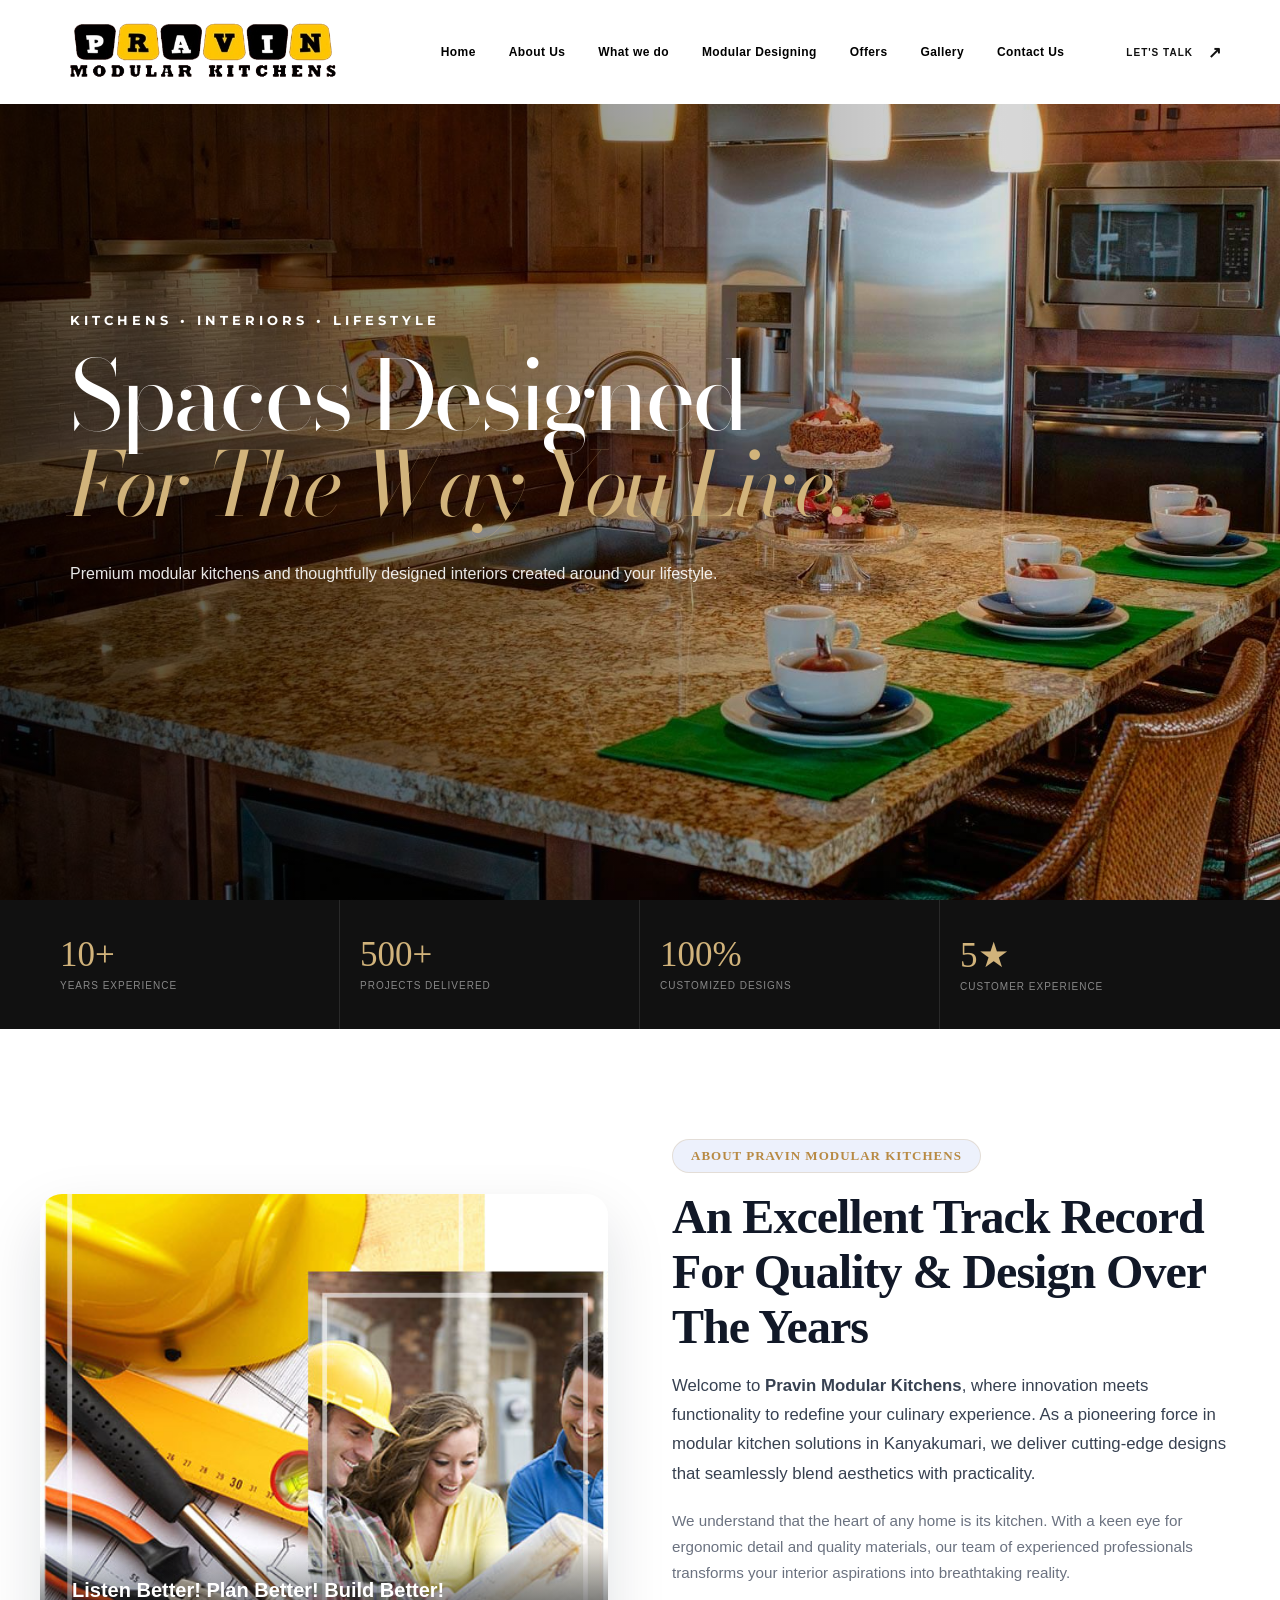
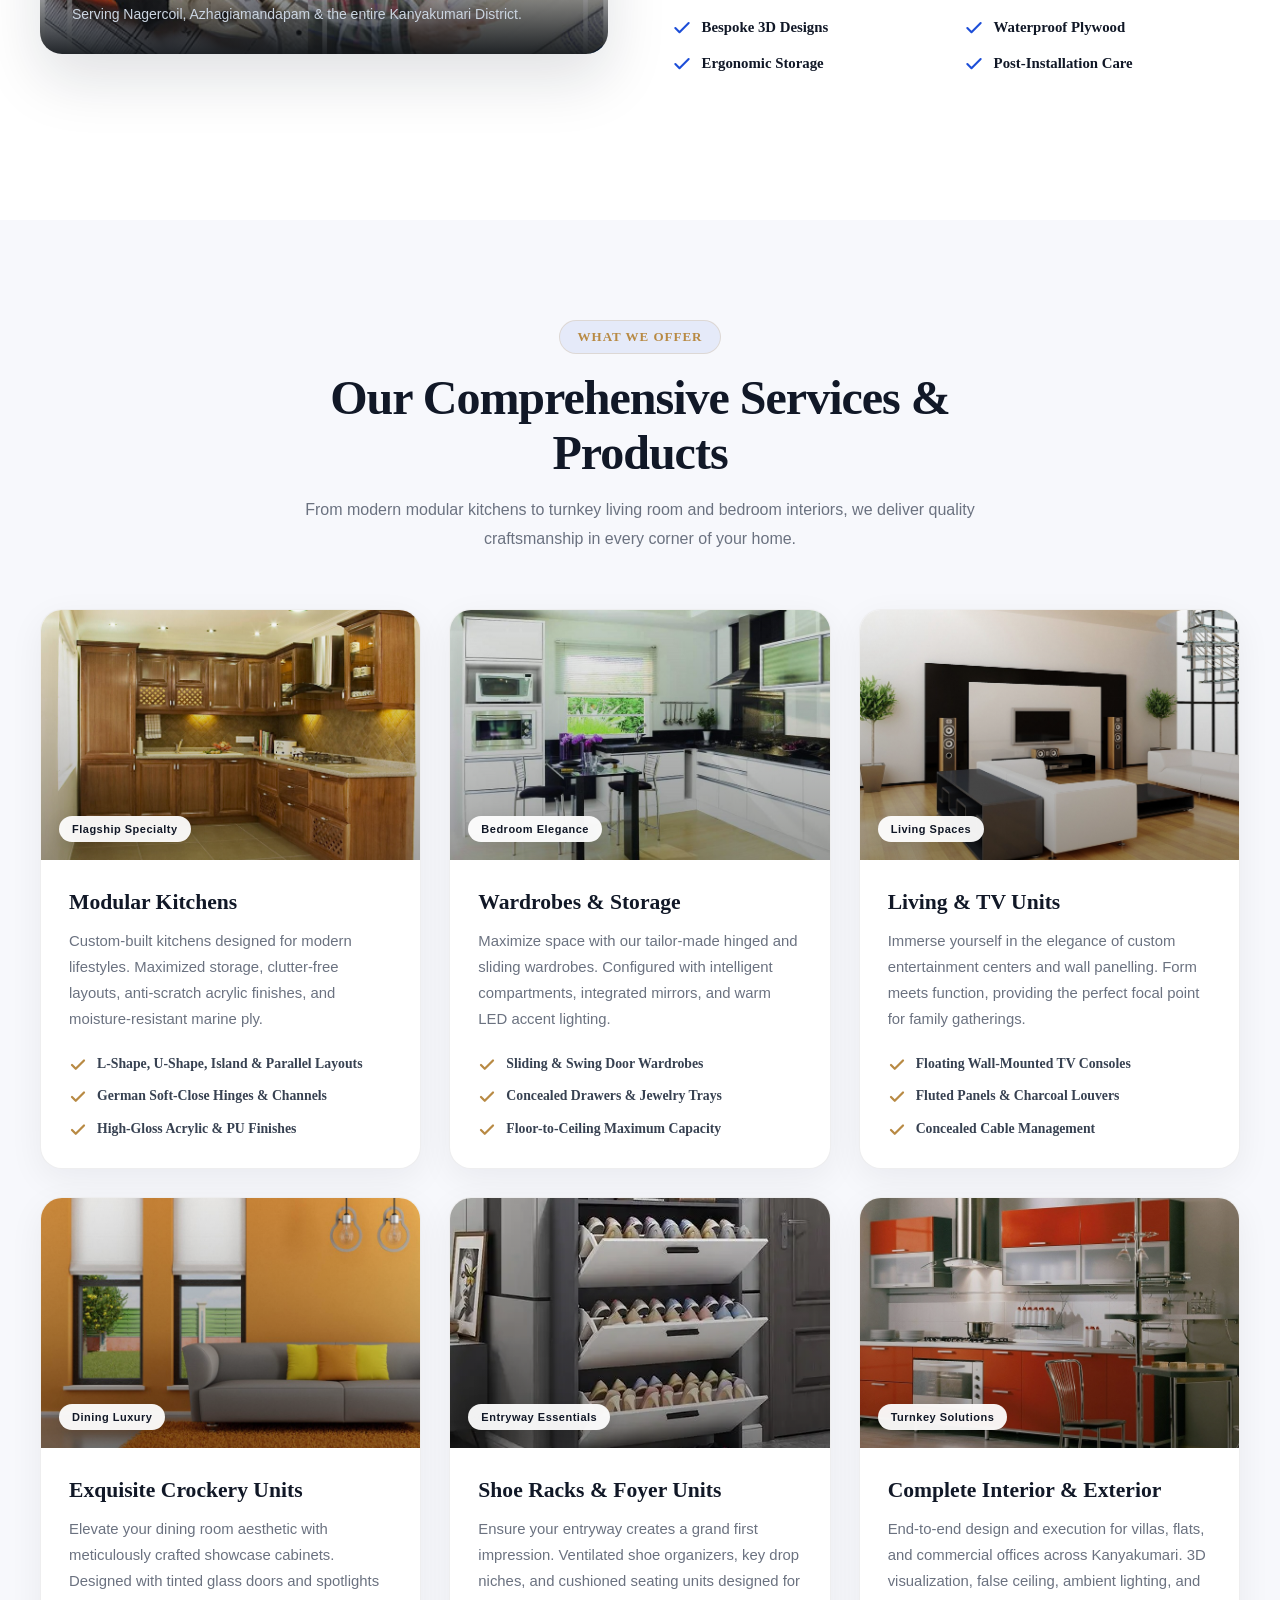
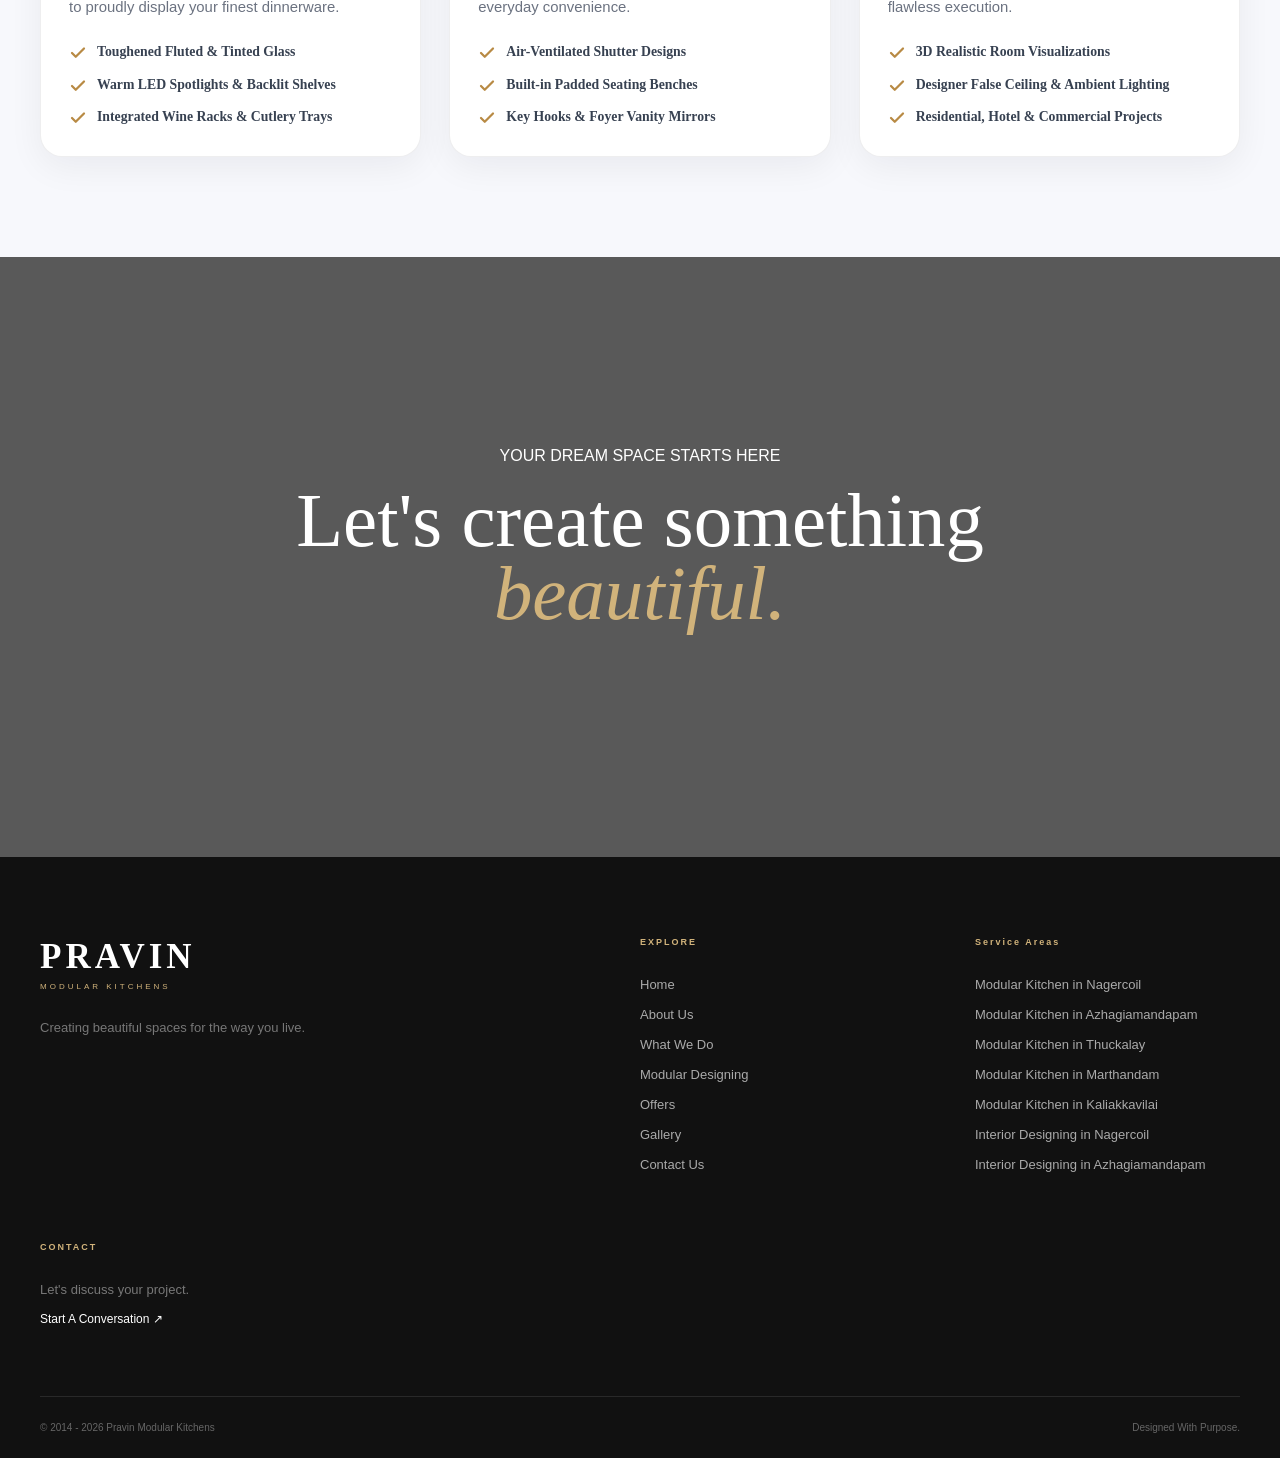
==== index.html @ c9b1639b "first commit" ====
<!DOCTYPE html>
<html lang="en">
<head>
    <meta charset="UTF-8">
    <meta name="viewport" content="width=device-width, initial-scale=1.0">
    <title>Document</title>

    <link rel="preconnect" href="https://fonts.googleapis.com">
<link rel="preconnect" href="https://fonts.gstatic.com" crossorigin>

<link href="https://fonts.googleapis.com/css2?family=Bodoni+Moda:opsz,wght@6..96,400;6..96,500&family=Montserrat:wght@400;500;600;700&display=swap" rel="stylesheet">
    <link rel="stylesheet" href="index.css">
</head>
<body>
    <header class="header" id="header">
        <div class="container navbar">
            <a href="index.html" class="brand">
                <div class="brand-logo">
                    <img src="images/logo.png" alt="Pravin kitchen" >
                </div>
            </a>

            <nav class="nav" id="desktopNav">
                <a href="index.html" class="nav-link">Home</a>
                <a href="about.html" class="nav-link">About Us</a>
                <a href="what-we-do.html" class="nav-link">What we do</a>
                <a href="modular-designing.html" class="nav-link">Modular Designing</a>
                <a href="offers.html" class="nav-link">Offers</a>
                <a href="gallery.html" class="nav-link">Gallery</a>
                <a href="contact.html" class="nav-link">Contact Us</a>
            </nav>

                    <div class="nav-action">

            <a href="contact.html"
               class="consult-btn">

                <span>
                    Let's Talk
                </span>

                <i>
                    ↗
                </i>

            </a>

        </div>
                <button class="menu-btn"
                id="menuBtn"
                aria-label="Open navigation">

            <span></span>
            <span></span>
            <span></span>

        </button>
        </div>
    </header>




    <aside class="mobile-sidebar" id="mobileSidebar">

    <div class="sidebar-header">

        <a href="index.html" class="sidebar-logo">
            <img src="images/logo.png" alt="Pravin Modular Kitchens">
        </a>

        <button class="sidebar-close" id="sidebarClose">
            &times;
        </button>

    </div>

    <nav class="sidebar-nav">

        <a href="index.html" class="sidebar-link">
            <span>01</span>
            Home
        </a>

        <a href="about.html" class="sidebar-link">
            <span>02</span>
            About Us
        </a>

         <a href="what-we-do.html" class="sidebar-link">
            <span>03</span>
            What We Do
        </a>

        <a href="modular-designing.html" class="sidebar-link">
            <span>04</span>
            Modular Designing
        </a>

        <a href="offers.html" class="sidebar-link">
            <span>05</span>
            Offers
        </a>

        <a href="gallery.html" class="sidebar-link">
            <span>06</span>
            Gallery
        </a>


        <a href="contact.html" class="sidebar-link">
            <span>07</span>
            Contact Us
        </a>

    </nav>

    <div class="sidebar-footer">

        <p>Pravin Modular Kitchens</p>

        <p>
            Trivandrum Main Road,
            Azhagiamandapam
        </p>

        <a href="tel:+919787769970">
            +91 9787769970
        </a>

    </div>

</aside>

<div class="sidebar-overlay" id="sidebarOverlay"></div>

<section class="hero">

    <!-- IMAGE SLIDER -->
    <div class="hero-slider">

        <div class="hero-slides">

            <img src="images/slide 01.jpg" alt="Interior Design 1">
            <img src="images/slide 02.jpg" alt="Interior Design 2">
            <img src="images/slide 03.png" alt="Interior Design 3">
            <img src="images/slide 04.jpg" alt="Interior Design 4">
            <img src="images/slide 05.jpg" alt="Interior Design 5">

        </div>

    </div>


    <!-- DARK OVERLAY -->
    <div class="hero-overlay"></div>


    <!-- FIXED TEXT -->
    <div class="container hero-content">

        <div class="hero-left">

            <p class="eyebrow">
                KITCHENS • INTERIORS • LIFESTYLE
            </p>

            <h1>
                Spaces Designed
                <em>For The Way You Live.</em>
            </h1>

            <p class="hero-description">
                Premium modular kitchens and thoughtfully designed
                interiors created around your lifestyle.
            </p>

        </div>

    </div>

</section>

    <section class="trust-bar">

    <div class="container trust-grid">


        <div class="trust-item">

            <strong>
                10+
            </strong>

            <span>
                Years Experience
            </span>

        </div>


        <div class="trust-item">

            <strong>
                500+
            </strong>

            <span>
                Projects Delivered
            </span>

        </div>


        <div class="trust-item">

            <strong>
                100%
            </strong>

            <span>
                Customized Designs
            </span>

        </div>


        <div class="trust-item">

            <strong>
                5★
            </strong>

            <span>
                Customer Experience
            </span>

        </div>

    </div>

</section>

<section class="section">
    <div class="container" style="display: grid; grid-template-columns: 1fr 1fr; gap: 4rem; align-items: center;">
      <div class="reveal">
        <div class="image-stack" style="position: relative; border-radius: var(--radius-xl); overflow: hidden; box-shadow: var(--shadow-xl);">
          <img src="images/about-hero.jpg" alt="Pravin Kitchens Team and Craftsmanship" style="width: 100%; height: 460px; object-fit: cover;">
          <div style="position: absolute; bottom: 0; left: 0; right: 0; padding: 2rem; background: linear-gradient(0deg, rgba(16,20,24,0.92) 0%, transparent 100%); color: #fff;">
            <p style="font-weight: 700; font-size: 1.25rem; margin-bottom: 0.25rem;">Listen Better! Plan Better! Build Better!</p>
            <p style="font-size: 0.875rem; color: #CBD5E1;">Serving Nagercoil, Azhagiamandapam & the entire Kanyakumari District.</p>
          </div>
        </div>
      </div>

      <div class="reveal reveal-delay-2">
        <div class="badge-tag">About Pravin Modular Kitchens</div>
        <h2 class="section-title">An Excellent Track Record For Quality & Design Over The Years</h2>
        <p style="font-size: 1.05rem; line-height: 1.75; color: var(--text-body); margin-bottom: 1.25rem;">
          Welcome to <strong>Pravin Modular Kitchens</strong>, where innovation meets functionality to redefine your culinary experience. As a pioneering force in modular kitchen solutions in Kanyakumari, we deliver cutting-edge designs that seamlessly blend aesthetics with practicality.
        </p>
        <p style="font-size: 0.95rem; line-height: 1.7; color: var(--text-muted); margin-bottom: 2rem;">
          We understand that the heart of any home is its kitchen. With a keen eye for ergonomic detail and quality materials, our team of experienced professionals transforms your interior aspirations into breathtaking reality.
        </p>

<div class="features-list">

    <div class="feature-item">
        <svg class="feature-icon" width="20" height="20" viewBox="0 0 24 24"
             fill="none" xmlns="http://www.w3.org/2000/svg">
            <polyline points="20 6 9 17 4 12"
                      stroke="#1d4ed8"
                      stroke-width="2.5"
                      stroke-linecap="round"
                      stroke-linejoin="round">
            </polyline>
        </svg>
        <span>Bespoke 3D Designs</span>
    </div>

    <div class="feature-item">
        <svg class="feature-icon" width="20" height="20" viewBox="0 0 24 24"
             fill="none" xmlns="http://www.w3.org/2000/svg">
            <polyline points="20 6 9 17 4 12"
                      stroke="#1d4ed8"
                      stroke-width="2.5"
                      stroke-linecap="round"
                      stroke-linejoin="round">
            </polyline>
        </svg>
        <span>Waterproof Plywood</span>
    </div>

    <div class="feature-item">
        <svg class="feature-icon" width="20" height="20" viewBox="0 0 24 24"
             fill="none" xmlns="http://www.w3.org/2000/svg">
            <polyline points="20 6 9 17 4 12"
                      stroke="#1d4ed8"
                      stroke-width="2.5"
                      stroke-linecap="round"
                      stroke-linejoin="round">
            </polyline>
        </svg>
        <span>Ergonomic Storage</span>
    </div>

    <div class="feature-item">
        <svg class="feature-icon" width="20" height="20" viewBox="0 0 24 24"
             fill="none" xmlns="http://www.w3.org/2000/svg">
            <polyline points="20 6 9 17 4 12"
                      stroke="#1d4ed8"
                      stroke-width="2.5"
                      stroke-linecap="round"
                      stroke-linejoin="round">
            </polyline>
        </svg>
        <span>Post-Installation Care</span>
    </div>

</div>

      </div>
    </div>
  </section>

   <section class="section section-alt">
    <div class="container">
      <div class="section-header reveal">
        <div class="badge-tag">What We Offer</div>
        <h2 class="section-title">Our Comprehensive Services & Products</h2>
        <p class="section-subtitle">
          From modern modular kitchens to turnkey living room and bedroom interiors, we deliver quality craftsmanship in every corner of your home.
        </p>
      </div>

      <div class="services-grid">
        <!-- Service Card 1: Modular Kitchens -->
        <div class="service-card reveal reveal-delay-1">
          <div class="service-image">
            <img src="images/module kitchen.jpg" alt="Modern Modular Kitchens">
            <span class="service-badge">Flagship Specialty</span>
          </div>
          <div class="service-content">
            <h3>Modular Kitchens</h3>
            <p>
              Custom-built kitchens designed for modern lifestyles. Maximized storage, clutter-free layouts, anti-scratch acrylic finishes, and moisture-resistant marine ply.
            </p>
            <ul class="service-features">
              <li><svg viewBox="0 0 24 24" fill="none" stroke="currentColor" stroke-width="3"><polyline points="20 6 9 17 4 12"/></svg> L-Shape, U-Shape, Island & Parallel Layouts</li>
              <li><svg viewBox="0 0 24 24" fill="none" stroke="currentColor" stroke-width="3"><polyline points="20 6 9 17 4 12"/></svg> German Soft-Close Hinges & Channels</li>
              <li><svg viewBox="0 0 24 24" fill="none" stroke="currentColor" stroke-width="3"><polyline points="20 6 9 17 4 12"/></svg> High-Gloss Acrylic & PU Finishes</li>
            </ul>

          </div>
        </div>

        <!-- Service Card 2: Wardrobes & Closets -->
        <div class="service-card reveal reveal-delay-2">
          <div class="service-image">
            <img src="images/wardrobes.jpg" alt="Designer Wardrobes and Closets">
            <span class="service-badge">Bedroom Elegance</span>
          </div>
          <div class="service-content">
            <h3>Wardrobes & Storage</h3>
            <p>
              Maximize space with our tailor-made hinged and sliding wardrobes. Configured with intelligent compartments, integrated mirrors, and warm LED accent lighting.
            </p>
            <ul class="service-features">
              <li><svg viewBox="0 0 24 24" fill="none" stroke="currentColor" stroke-width="3"><polyline points="20 6 9 17 4 12"/></svg> Sliding & Swing Door Wardrobes</li>
              <li><svg viewBox="0 0 24 24" fill="none" stroke="currentColor" stroke-width="3"><polyline points="20 6 9 17 4 12"/></svg> Concealed Drawers & Jewelry Trays</li>
              <li><svg viewBox="0 0 24 24" fill="none" stroke="currentColor" stroke-width="3"><polyline points="20 6 9 17 4 12"/></svg> Floor-to-Ceiling Maximum Capacity</li>
            </ul>

          </div>
        </div>

        <!-- Service Card 3: Living & TV Units -->
        <div class="service-card reveal reveal-delay-3">
          <div class="service-image">
            <img src="images/living TV.jpg" alt="Living Room TV Units and Paneling">
            <span class="service-badge">Living Spaces</span>
          </div>
          <div class="service-content">
            <h3>Living & TV Units</h3>
            <p>
              Immerse yourself in the elegance of custom entertainment centers and wall panelling. Form meets function, providing the perfect focal point for family gatherings.
            </p>
            <ul class="service-features">
              <li><svg viewBox="0 0 24 24" fill="none" stroke="currentColor" stroke-width="3"><polyline points="20 6 9 17 4 12"/></svg> Floating Wall-Mounted TV Consoles</li>
              <li><svg viewBox="0 0 24 24" fill="none" stroke="currentColor" stroke-width="3"><polyline points="20 6 9 17 4 12"/></svg> Fluted Panels & Charcoal Louvers</li>
              <li><svg viewBox="0 0 24 24" fill="none" stroke="currentColor" stroke-width="3"><polyline points="20 6 9 17 4 12"/></svg> Concealed Cable Management</li>
            </ul>

          </div>
        </div>

        <!-- Service Card 4: Crockery Units -->
        <div class="service-card reveal reveal-delay-1">
          <div class="service-image">
            <img src="images/crockey units.jpg" alt="Exquisite Crockery Units">
            <span class="service-badge">Dining Luxury</span>
          </div>
          <div class="service-content">
            <h3>Exquisite Crockery Units</h3>
            <p>
              Elevate your dining room aesthetic with meticulously crafted showcase cabinets. Designed with tinted glass doors and spotlights to proudly display your finest dinnerware.
            </p>
            <ul class="service-features">
              <li><svg viewBox="0 0 24 24" fill="none" stroke="currentColor" stroke-width="3"><polyline points="20 6 9 17 4 12"/></svg> Toughened Fluted & Tinted Glass</li>
              <li><svg viewBox="0 0 24 24" fill="none" stroke="currentColor" stroke-width="3"><polyline points="20 6 9 17 4 12"/></svg> Warm LED Spotlights & Backlit Shelves</li>
              <li><svg viewBox="0 0 24 24" fill="none" stroke="currentColor" stroke-width="3"><polyline points="20 6 9 17 4 12"/></svg> Integrated Wine Racks & Cutlery Trays</li>
            </ul>

          </div>
        </div>

        <!-- Service Card 5: Shoe Racks & Foyer Cabinets -->
        <div class="service-card reveal reveal-delay-2">
          <div class="service-image">
            <img src="images/shoe racks.webp" alt="Designer Shoe Racks and Foyer Storage">
            <span class="service-badge">Entryway Essentials</span>
          </div>
          <div class="service-content">
            <h3>Shoe Racks & Foyer Units</h3>
            <p>
              Ensure your entryway creates a grand first impression. Ventilated shoe organizers, key drop niches, and cushioned seating units designed for everyday convenience.
            </p>
            <ul class="service-features">
              <li><svg viewBox="0 0 24 24" fill="none" stroke="currentColor" stroke-width="3"><polyline points="20 6 9 17 4 12"/></svg> Air-Ventilated Shutter Designs</li>
              <li><svg viewBox="0 0 24 24" fill="none" stroke="currentColor" stroke-width="3"><polyline points="20 6 9 17 4 12"/></svg> Built-in Padded Seating Benches</li>
              <li><svg viewBox="0 0 24 24" fill="none" stroke="currentColor" stroke-width="3"><polyline points="20 6 9 17 4 12"/></svg> Key Hooks & Foyer Vanity Mirrors</li>
            </ul>

          </div>
        </div>

        <!-- Service Card 6: Complete Turnkey Interiors -->
        <div class="service-card reveal reveal-delay-3">
          <div class="service-image">
            <img src="images/interior and exterior.jpg" alt="Turnkey Residential and Commercial Interiors">
            <span class="service-badge">Turnkey Solutions</span>
          </div>
          <div class="service-content">
            <h3>Complete Interior & Exterior</h3>
            <p>
              End-to-end design and execution for villas, flats, and commercial offices across Kanyakumari. 3D visualization, false ceiling, ambient lighting, and flawless execution.
            </p>
            <ul class="service-features">
              <li><svg viewBox="0 0 24 24" fill="none" stroke="currentColor" stroke-width="3"><polyline points="20 6 9 17 4 12"/></svg> 3D Realistic Room Visualizations</li>
              <li><svg viewBox="0 0 24 24" fill="none" stroke="currentColor" stroke-width="3"><polyline points="20 6 9 17 4 12"/></svg> Designer False Ceiling & Ambient Lighting</li>
              <li><svg viewBox="0 0 24 24" fill="none" stroke="currentColor" stroke-width="3"><polyline points="20 6 9 17 4 12"/></svg> Residential, Hotel & Commercial Projects</li>
            </ul>

          </div>
        </div>
      </div>
    </div>
  </section>

  <section class="home-cta">

    <div class="home-cta-overlay"></div>

    <div class="container home-cta-content">

        <p class="section-label light">
            YOUR DREAM SPACE STARTS HERE
        </p>

        <h2>

            Let's create something
            <em>
                beautiful.
            </em>

        </h2>
<!-- 
        <a href="contact.html"
           class="gold-btn">

            Start Your Project

            <span>
                ↗
            </span>

        </a> -->

    </div>

</section>

<footer class="footer">

    <div class="container footer-grid">


        <div class="footer-brand">

            <h3>
                PRAVIN
            </h3>

            <p>
                MODULAR KITCHENS
            </p>

            <span>
                Creating beautiful spaces
                for the way you live.
            </span>

        </div>


        <div class="footer-links">

            <h4>
                EXPLORE
            </h4>

            <a href="index.html">
                Home
            </a>

            <a href="about.html">
                About Us
            </a>

            <a href="what-we-do.html">
                What We Do 
            </a>

            <a href="modular-designing.html">
                Modular Designing
            </a>

            <a href="offers.html">
                Offers
            </a>

            <a href="gallery.html">
                Gallery
            </a>

            <a href="contact.html">
                Contact Us
            </a>

        </div>

         <div class="footer-links">
        <h4 >Service Areas</h4>
        
          <a href="gallery.html">Modular Kitchen in Nagercoil</a>
          <a href="gallery.html">Modular Kitchen in Azhagiamandapam</a>
          <a href="gallery.html">Modular Kitchen in Thuckalay</a>
          <a href="gallery.html">Modular Kitchen in Marthandam</a>
          <a href="gallery.html">Modular Kitchen in Kaliakkavilai</a>
          <a href="gallery.html">Interior Designing in Nagercoil</a>
          <a href="gallery.html">Interior Designing in Azhagiamandapam</a>
        
      </div>


        <div class="footer-contact">

            <h4>
                CONTACT
            </h4>

            <p>
                Let's discuss your project.
            </p>

            <a href="contact.html">
                Start A Conversation ↗
            </a>

        </div>

    </div>


    <div class="container footer-bottom">

        <span>
            © 2014 - 2026 Pravin Modular Kitchens 
        </span>

        <span>
            Designed With Purpose.
        </span>

    </div>

</footer>


<script>

/* =========================================================
   PRAVIN MODULAR KITCHENS
   SAFE MAIN JAVASCRIPT
   ========================================================= */


/* =========================================================
   GET ELEMENTS
   ========================================================= */

const header = document.getElementById("header");
const menuBtn = document.getElementById("menuBtn");
const mobileSidebar = document.getElementById("mobileSidebar");
const sidebarClose = document.getElementById("sidebarClose");
const sidebarOverlay = document.getElementById("sidebarOverlay");


/* =========================================================
   OPEN MOBILE SIDEBAR
   ========================================================= */

function openSidebar() {

    if (!mobileSidebar) return;

    mobileSidebar.classList.add("active");

    if (sidebarOverlay) {
        sidebarOverlay.classList.add("active");
    }

    document.body.style.overflow = "hidden";

}


/* =========================================================
   CLOSE MOBILE SIDEBAR
   ========================================================= */

function closeSidebar() {

    if (!mobileSidebar) return;

    mobileSidebar.classList.remove("active");

    if (sidebarOverlay) {
        sidebarOverlay.classList.remove("active");
    }

    document.body.style.overflow = "";

}


/* =========================================================
   MENU BUTTON
   ========================================================= */

if (menuBtn) {

    menuBtn.addEventListener(
        "click",
        openSidebar
    );

}


/* =========================================================
   CLOSE BUTTON
   ========================================================= */

if (sidebarClose) {

    sidebarClose.addEventListener(
        "click",
        closeSidebar
    );

}


/* =========================================================
   OVERLAY CLICK
   ========================================================= */

if (sidebarOverlay) {

    sidebarOverlay.addEventListener(
        "click",
        closeSidebar
    );

}


/* =========================================================
   SIDEBAR LINKS
   ========================================================= */

const sidebarLinks =
    document.querySelectorAll(
        ".sidebar-link"
    );


sidebarLinks.forEach((link) => {

    link.addEventListener(
        "click",
        () => {

            closeSidebar();

        }
    );

});


/* =========================================================
   ESCAPE KEY
   ========================================================= */

document.addEventListener(
    "keydown",
    (event) => {

        if (event.key === "Escape") {

            closeSidebar();

        }

    }
);


/* =========================================================
   HEADER SCROLL
   ========================================================= */

function updateHeader() {

    if (!header) return;

    if (window.scrollY > 50) {

        header.classList.add("scrolled");

    } else {

        header.classList.remove("scrolled");

    }

}


window.addEventListener(
    "scroll",
    updateHeader,
    {
        passive: true
    }
);


/* Run once */

updateHeader();


/* =========================================================
   CLOSE SIDEBAR WHEN RESIZING TO DESKTOP
   ========================================================= */

window.addEventListener(
    "resize",
    () => {

        if (window.innerWidth > 767) {

            closeSidebar();

        }

    }
);


/* =========================================================
   ACTIVE MOBILE NAVIGATION
   ========================================================= */

function setActiveLink() {

    const currentPage =
        window.location.pathname
            .split("/")
            .pop()
            .toLowerCase();


    const links =
        document.querySelectorAll(
            ".sidebar-link, .nav-link"
        );


    links.forEach((link) => {

        const href =
            link.getAttribute("href");


        if (!href) return;


        const linkPage =
            href
                .split("/")
                .pop()
                .toLowerCase();


        if (
            linkPage === currentPage ||
            (
                currentPage === "" &&
                linkPage === "index.html"
            )
        ) {

            link.classList.add("active");

        } else {

            link.classList.remove("active");

        }

    });

}


setActiveLink();




</script>

</body>
</html>
---- index.css ----
:root {
    --black: #111111;
    --dark: #171717;
    --cream: #f5f2eb;
    --white: #ffffff;

    --gold: #b8955a;
    --gold-light: #d1b37b;
    --gray: #777777;

    --border: rgba(0,0,0,.1);

    --container: 1240px;
    --transition: .4s ease;

    /* Missing variables */
    --accent-light: #d1b37b;
    --light-bg: #f7f8fc;
    --primary: #b88a44;
    --primary-dark: #8f6a32;

    --text-dark: #111827;
    --text-body: #374151;
    --text-muted: #6b7280;

    --radius-xl: 22px;
    --shadow-xl: 0 25px 60px rgba(15,23,42,.13);
}

* {
    margin: 0;
    padding: 0;
    box-sizing: border-box;
}


html {
    scroll-behavior: smooth;
    width: 100%;
    min-height: 100%;
}


body {
    font-family: "DM Sans", sans-serif;
    color: var(--black);
    background: white;
    overflow-x: hidden;
    width: 100%;
    min-height: 100%;
}


img {
    width: 100%;
    display: block;
}


a {
    color: inherit;
    text-decoration: none;
}


button {
    font-family: inherit;
}

.container {
    width: min(
        calc(100% - 80px),
        var(--container)
    );
    margin: auto;
}


.section {
    padding: 120px 0;
}

.header {
    position: fixed;
    top: 0;
    left: 0;
    width: 100%;
    z-index: 1000;
    padding: 20px 0;
    transition: all .45s ease;
    background: white;
}


.header.scrolled {
    padding: 12px 0;
    background: rgba(255, 255, 255, 0.96);
    backdrop-filter: blur(18px);
    border-bottom: 1px solid rgba(0, 0, 0, 0.08);
    box-shadow: 0 15px 50px rgba(0, 0, 0, 0.10);
}


.header.scrolled .menu-btn {
    border-color: rgba(0, 0, 0, 0.2);
    background: rgba(0, 0, 0, 0.04);
}

.header.scrolled .menu-btn span {
    background: #111;
}

.navbar {
    height: 64px;
    display: flex;
    align-items: center;
    justify-content: space-between;
    gap: 20px;
}


/* ================= BRAND ================= */

.brand {
    display: flex;
    align-items: center;
    gap: 12px;
    color: white;
    flex-shrink: 0;
}


.brand-logo {
    display: flex;
    align-items: center;
    flex-shrink: 0;
    
}

.brand-logo img {
    width: 325px;
    height: auto;
    object-fit: contain;
}

.nav {
    display: flex;
    align-items: center;
    justify-content: center;
    gap: 5px;
    margin-left: auto;
}


.nav-link {
    position: relative;
    display: flex;
    align-items: center;
    gap: 10px;
    padding: 12px 14px;
    color: black;
    font-size: 12px;
    font-weight: 600;
    letter-spacing: .4px;
    transition: all .35s ease;
}
.nav-link span {
    font-size: 7px;
    color: var(--gold-light);
    opacity: 0;
    transform:
        translateY(5px);
    transition: .35s ease;
}


.nav-link:hover{
    color:gold;
}


.nav-link:hover span{
    opacity: 1;
    transform:
        translateY(0);
}
.nav-link::after {
    content: "";
    position: absolute;
    left: 14px;
    right: 14px;
    bottom: 4px;
    height: 1px;
    background:
        var(--gold-light);
    transform:
        scaleX(0);
    transform-origin: right;
    transition:
        transform .35s ease;
}


.nav-link:hover::after{
    transform:
        scaleX(1);
    transform-origin: left;
}

.nav-action {
    margin-left: 10px;
}


.consult-btn {
    position: relative;
    display: flex;
    align-items: center;
    gap: 15px;
    padding: 14px 18px;
    color: #111;
    background: white;
    overflow: hidden;
    font-size: 10px;
    font-weight: 700;
    text-transform: uppercase;
    letter-spacing: 1px;
    transition: .4s ease;
}


.consult-btn::before {
    content: "";
    position: absolute;
    inset: 0;
    background:
        var(--gold);
    transform:
        translateY(100%);
    transition: .4s ease;
    z-index: 0;
}
.consult-btn span,
.consult-btn i {
    position: relative;
    z-index: 1;
}


.consult-btn i {
    font-style: normal;
    font-size: 16px;
    transition: .4s ease;
}

.consult-btn:hover::before {
    transform:
        translateY(0);
}
.consult-btn:hover {
    color: white;
}

.consult-btn:hover i {
    transform:
        translate(4px,-4px);
}

.menu-btn {
    display: none;
    width: 48px;
    height: 48px;
    border:
        1px solid rgba(255,255,255,.3);
    background:
        rgba(255,255,255,.06);
    align-items: center;
    justify-content: center;
    flex-direction: column;
    gap: 5px;
    cursor: pointer;
}

.menu-btn span {
    width: 21px;
    height: 1px;
    background: white;
}






.mobile-sidebar {

    position: fixed;

    top: 0;
    right: -100%;

    width: 320px;
    max-width: 88vw;
    height: 100vh;

    background: #ffffff;

    z-index: 2000;

    display: flex;
    flex-direction: column;

    box-shadow: -15px 0 50px rgba(0, 0, 0, 0.18);

    transition: right 0.4s cubic-bezier(0.77, 0, 0.175, 1);

    overflow-y: auto;
}

.mobile-sidebar.active {
    right: 0;
}


/* -----------------------------
   SIDEBAR HEADER
----------------------------- */

.sidebar-header {

    min-height: 90px;

    padding: 18px 20px;

    display: flex;

    align-items: center;

    justify-content: space-between;

    border-bottom: 1px solid #eeeeee;

    background: #ffffff;
}

.sidebar-logo {

    display: inline-flex;

    align-items: center;
}

.sidebar-logo img {

    width: auto;
    height: 48px;

    max-width: 190px;

    object-fit: contain;
}


/* -----------------------------
   CLOSE BUTTON
----------------------------- */

.sidebar-close {

    width: 42px;
    height: 42px;

    border: 1px solid #e5e5e5;

    border-radius: 50%;

    background: #f8f8f8;

    color: #111827;

    font-size: 28px;

    line-height: 1;

    cursor: pointer;

    display: flex;

    align-items: center;
    justify-content: center;

    transition: all 0.3s ease;
}

.sidebar-close:hover {

    background: #c59a3f;

    border-color: #c59a3f;

    color: #ffffff;

    transform: rotate(90deg);
}


/* -----------------------------
   SIDEBAR NAVIGATION
----------------------------- */

.sidebar-nav {

    display: flex;

    flex-direction: column;

    padding: 20px 16px;

    gap: 5px;
}

.sidebar-link {

    position: relative;

    display: flex;

    align-items: center;

    gap: 15px;

    padding: 15px 14px;

    text-decoration: none;

    color: #1f2937;

    font-family: "Poppins", sans-serif;

    font-size: 15px;

    font-weight: 600;

    border-radius: 10px;

    transition: all 0.3s ease;

    overflow: hidden;
}

.sidebar-link span {

    font-size: 11px;

    font-weight: 700;

    color: #c59a3f;

    min-width: 25px;

    letter-spacing: 1px;
}

.sidebar-link::before {

    content: "";

    position: absolute;

    left: 0;
    top: 0;

    width: 3px;
    height: 100%;

    background: #c59a3f;

    transform: scaleY(0);

    transform-origin: bottom;

    transition: transform 0.3s ease;
}

.sidebar-link:hover {

    background: #faf7f0;

    color: #a77b25;

    padding-left: 20px;
}

.sidebar-link:hover::before {

    transform: scaleY(1);
}


/* -----------------------------
   ACTIVE SIDEBAR LINK
----------------------------- */

.sidebar-link.active {

    background: #faf7f0;

    color: #a77b25;
}

.sidebar-link.active::before {

    transform: scaleY(1);
}


/* -----------------------------
   SIDEBAR FOOTER
----------------------------- */

.sidebar-footer {

    margin-top: auto;

    padding: 25px 22px;

    border-top: 1px solid #eeeeee;

    background: #fafafa;
}

.sidebar-footer p {

    margin: 0 0 7px;

    color: #777777;

    font-family: "Poppins", sans-serif;

    font-size: 12px;

    line-height: 1.6;
}

.sidebar-footer p:first-child {

    color: #222222;

    font-size: 13px;

    font-weight: 700;

    margin-bottom: 8px;
}

.sidebar-footer a {

    display: inline-block;

    margin-top: 8px;

    color: #a77b25;

    font-size: 13px;

    font-weight: 700;

    text-decoration: none;
}

.sidebar-footer a:hover {

    color: #c59a3f;
}


/* -----------------------------
   OVERLAY
----------------------------- */

.sidebar-overlay {

    position: fixed;

    inset: 0;

    background: rgba(0, 0, 0, 0.48);

    z-index: 1500;

    opacity: 0;

    visibility: hidden;

    transition: all 0.35s ease;

    backdrop-filter: blur(3px);
}

.sidebar-overlay.active {

    opacity: 1;

    visibility: visible;
}









  /* HERO SECTION */

.hero {
    position: relative;
    width: 100%;
    height: 100vh;
    min-height: 700px;
    overflow: hidden;
    display: flex;
    align-items: center;
}


 /*  IMAGE SLIDER */


.hero-slider {
    position: absolute;
    inset: 0;
    width: 100%;
    height: 100%;
    overflow: hidden; 
}


.hero-slides {
    display: flex;
    width: 500%;
    height: 100%;
    animation: heroAutoSlide 15s infinite ease-in-out;
}


.hero-slides img {
    width: 20%;
    height: 100%;
    flex-shrink: 0;
    display: block;
    object-fit: cover;
    object-position: center ;
}

  /* DARK OVERLAY */

.hero-overlay {
    position: absolute;
    inset: 0;
    z-index: 2;
    background:
        linear-gradient(
            90deg,
            rgba(0, 0, 0, 0.70) 0%,
            rgba(0, 0, 0, 0.45) 40%,
            rgba(0, 0, 0, 0.15) 75%,
            rgba(0, 0, 0, 0.20) 100%
        );
}

  /* TEXT CONTENT */

.hero-content {
    position: relative;
    z-index: 3;
    width: 100%;
    max-width: 1400px;
    margin: 0 auto;
    padding-left: 70px;
    padding-right: 70px;
    display: flex;
    align-items: center;
    min-height: 100%;
}


.hero-left {
    width: 100%;
    max-width: 1100px;
    color: #ffffff;
}

  /* EYEBROW */

.eyebrow {
    margin: 0 0 25px 0;
    font-family: "Montserrat", sans-serif;
    font-size: 13px;
    font-weight: 700;
    letter-spacing: 4px;
    color: #ffffff;
    text-transform: uppercase;
}

  /* HERO HEADING */

.hero-left h1 {
    margin: 0;
    max-width: 1100px;
    font-family: "Bodoni Moda", serif;
    font-size: clamp(65px, 7.5vw, 110px);
    font-weight: 400;
    line-height: 0.88;
    letter-spacing: -4px;
    color: #ffffff;
}


.hero-left h1 em {
    display: block;
    margin-top: 8px;
    font-family: "Bodoni Moda", serif;
    font-size: 0.92em;
    font-weight: 400;
    font-style: italic;
    line-height: 0.9;
    color: var(--accent-light);
}

 /*  DESCRIPTION */

.hero-description {
    max-width: 650px;
    margin: 35px 0 0 0;
    font-family: "Poppins", sans-serif;
    font-size: 16px;
    line-height: 1.8;
    color: rgba(255, 255, 255, 0.9);
}

  /* AUTO SLIDE */

@keyframes heroAutoSlide {

    0%,
    16% {
        transform: translateX(0);
    }

    20%,
    36% {
        transform: translateX(-20%);
    }

    40%,
    56% {
        transform: translateX(-40%);
    }

    60%,
    76% {
        transform: translateX(-60%);
    }

    80%,
    96% {
        transform: translateX(-80%);
    }

    100% {
        transform: translateX(0);
    }
}

.trust-bar {
    background:
        var(--black);
    color: white;
}

.trust-grid {
    display: grid;
    grid-template-columns:
        repeat(4,1fr);
}
.trust-item {
    padding: 35px 20px;
    border-right:
        1px solid rgba(255,255,255,.1);
}


.trust-item:last-child {
    border-right: 0;
}

.trust-item strong {
    display: block;
    font-family:
        "Playfair Display",
        serif;
    font-size: 35px;
    font-weight: 400;
    color:
        var(--gold-light);
}


.trust-item span {
    color: #888;
    font-size: 10px;
    text-transform: uppercase;
    letter-spacing: 1px;
}

.image-stack {
    position: relative;
    overflow: hidden;
    border-radius: var(--radius-xl);
    box-shadow: var(--shadow-xl);
}

.image-stack img {
    width: 100%;
    height: 460px;
    object-fit: cover;
    transition: transform 0.7s ease;
}

.image-stack:hover img {
    transform: scale(1.04);
}

.image-stack > div {
    position: absolute;
    bottom: 0;
    left: 0;
    right: 0;
    padding: 30px;
    background:
        linear-gradient(
            0deg,
            rgba(16, 20, 24, 0.95),
            transparent
        );
}

.image-stack p {
    color: white;
}

.section {
    padding: 110px 0;
    background: var(--white);
}

.section-alt {
    background: var(--light-bg);
}

.section-header {
    max-width: 720px;
    margin: 0 auto 60px;
    text-align: center;
}

.badge-tag {
    display: inline-flex;
    align-items: center;
    margin-bottom: 15px;
    padding: 7px 14px;
    color: var(--primary-dark);
    background: rgba(184, 138, 68, 0.10);
    border:
        1px solid rgba(184, 138, 68, 0.20);
    border-radius: 30px;
     font-family:
        "Playfair Display",
        serif;
    font-size: 10px;
    font-weight: 800;
    text-transform: uppercase;
    letter-spacing: 1.5px;
}

.section-title {
    margin-bottom: 16px;
    font-family:
        "Playfair Display",
        serif;
    font-size: clamp(30px, 4vw, 46px);
    line-height: 1.15;
    font-weight: 800;
    letter-spacing: -1px;
    color: var(--text-dark);
}

.section-subtitle {
    max-width: 650px;
    margin: 0 auto;
    color: var(--text-muted);
    font-size: 15px;
    line-height: 1.8;
}
.features-list {
    display: grid;
    grid-template-columns: 1fr 1fr;
    gap: 1rem;
    margin-bottom: 2.25rem;
}

.feature-item {
    display: flex;
    align-items: center;
    gap: 0.6rem;
    font-weight: 600;
    font-size: 0.925rem;
    color: var(--text-dark);
}

.feature-item span{
        font-family:
        "Playfair Display",
        serif;
}

.feature-icon {
    width: 20px;
    height: 20px;
    flex-shrink: 0;
    display: block;
}

   /* SERVICES SECTION */

.section-alt {
    background: #f7f8fc;
    padding: 100px 0;
}

.section-header {
    max-width: 800px;
    margin: 0 auto 55px;
    text-align: center;
}

.badge-tag {
    display: inline-flex;
    align-items: center;
    justify-content: center;
    padding: 8px 18px;
    margin-bottom: 16px;
    border-radius: 50px;
    background: rgba(29, 78, 216, 0.08);
    color: var(--primary,  #b88a44);
    font-size: 13px;
    font-weight: 700;
    letter-spacing: 1px;
    text-transform: uppercase;
}

.section-title {
    margin: 0 0 16px;
    font-size: clamp(2rem, 4vw, 3rem);
    line-height: 1.15;
    font-weight: 800;
    color: var(--text-dark, #111827);
}

.section-subtitle {
    max-width: 700px;
    margin: 0 auto;
    font-size: 1rem;
    line-height: 1.8;
    color: #6b7280;
}


  /* SERVICES GRID */

.services-grid {
    display: grid;
    grid-template-columns: repeat(3, 1fr);
    gap: 28px;
    max-width: 1250px;
    margin: 0 auto;
    
}

.services-grid h3, li{
        font-family:
        "Playfair Display",
        serif;
}

 /*  SERVICE CARD */

.service-card {
    position: relative;
    display: flex;
    flex-direction: column;
    overflow: hidden;
    background: #ffffff;
    border: 1px solid rgba(17, 24, 39, 0.07);
    border-radius: 22px;
    box-shadow:
        0 10px 35px rgba(15, 23, 42, 0.06);
    transition:
        transform 0.35s ease,
        box-shadow 0.35s ease;
}

.service-card:hover {
    transform: translateY(-8px);
    box-shadow:
        0 25px 60px rgba(15, 23, 42, 0.13);
}


  /* SERVICE IMAGE */


.service-image {
    position: relative;
    height: 250px;
    overflow: hidden;
    background: #e5e7eb;
}

.service-image img {
    width: 100%;
    height: 100%;
    display: block;
    object-fit: cover;
    transition:
        transform 0.6s ease;
}

.service-card:hover .service-image img {
    transform: scale(1.08);
}


  /* IMAGE OVERLAY */

.service-image::after {
    content: "";
    position: absolute;
    inset: 0;
    background:
        linear-gradient(
            to bottom,
            rgba(0, 0, 0, 0.02),
            rgba(0, 0, 0, 0.35)
        );
    pointer-events: none;
}


  /* SERVICE BADGE */

.service-badge {
    position: absolute;
    left: 18px;
    bottom: 18px;
    z-index: 2;
    padding: 7px 13px;
    border-radius: 50px;
    background: rgba(255, 255, 255, 0.94);
    color: #111827;
    font-size: 11px;
    font-weight: 700;
    letter-spacing: 0.5px;
    backdrop-filter: blur(10px);
    box-shadow:
        0 5px 18px rgba(0, 0, 0, 0.12);
}


  /* SERVICE CONTENT */

.service-content {
    display: flex;
    flex-direction: column;
    flex: 1;
    padding: 28px;
}

.service-content h3 {
    margin: 0 0 12px;
    color: #111827;
    font-size: 1.35rem;
    font-weight: 750;
    line-height: 1.3;
}

.service-content p {
    margin: 0 0 22px;

    color: #6b7280;

    font-size: 0.93rem;
    line-height: 1.75;
}


/* =========================================
   SERVICE FEATURES
========================================= */

.service-features {
    display: flex;
    flex-direction: column;

    gap: 12px;

    margin: auto 0 0;
    padding: 0;

    list-style: none;
}

.service-features li {
    display: flex;
    align-items: flex-start;

    gap: 10px;

    color: #374151;

    font-size: 0.86rem;
    font-weight: 600;

    line-height: 1.5;
}


/* =========================================
   SVG CHECK ICON
========================================= */

.service-features li svg {
    width: 18px;
    height: 18px;

    min-width: 18px;

    margin-top: 2px;

    color: var(--primary,  #b88a44);

    stroke: currentColor;

    stroke-width: 3;

    stroke-linecap: round;
    stroke-linejoin: round;

    flex-shrink: 0;
}


/* =========================================
   REVEAL ANIMATION
========================================= */

.reveal { 
    opacity: 1; 
    transform: translateY(0); 

}

.reveal.show { 
    opacity: 1; 
    transform: translateY(0); 
}

.reveal-delay-1 {
    transition-delay: 0.1s;
}

.reveal-delay-2 {
    transition-delay: 0.2s;
}

.reveal-delay-3 {
    transition-delay: 0.3s;
}

.home-cta {

    min-height: 600px;

    position: relative;

    display: flex;

    align-items: center;

    justify-content: center;

    text-align: center;

    color: white;

    background:
        url("https://images.unsplash.com/photo-1600607687939-ce8a6c25118c?auto=format&fit=crop&w=2000&q=90")
        center/cover no-repeat;

}


.home-cta-overlay {

    position: absolute;

    inset: 0;

    background:
        rgba(0,0,0,.65);

}


.home-cta-content {

    position: relative;

    z-index: 2;

}


.home-cta h2 {

    margin: 20px auto 35px;

    max-width: 800px;

    font-family:
        "Playfair Display",
        serif;

    font-size:
        clamp(50px,6vw,80px);

    font-weight: 400;

    line-height: .95;

}


.home-cta h2 em {

    color:
        var(--gold-light);

}

.footer {

    background: #111;

    color: white;

    padding-top: 80px;

}


.footer-grid {

    display: grid;

    grid-template-columns:
        2fr 1fr 1fr;

    gap: 70px;

    padding-bottom: 70px;

}


.footer-brand h3 {

    font-family:
        "Playfair Display",
        serif;

    font-size: 35px;

    letter-spacing: 4px;

}


.footer-brand p {

    margin-top: 5px;

    font-size: 8px;

    letter-spacing: 3px;

    color:
        var(--gold-light);

}


.footer-brand span {

    display: block;

    margin-top: 25px;

    max-width: 300px;

    color: #777;

    font-size: 13px;

    line-height: 1.8;

}


.footer-links,
.footer-contact {

    display: flex;

    flex-direction: column;

    gap: 15px;

}


.footer h4 {

    margin-bottom: 15px;

    font-size: 9px;

    letter-spacing: 2px;

    color:
        var(--gold-light);

}


.footer-links a {

    color: #aaa;

    font-size: 13px;

}


.footer-contact p {

    color: #777;

    font-size: 13px;

}


.footer-contact a {

    color: white;

    font-size: 12px;

}


.footer-bottom {

    display: flex;

    justify-content: space-between;

    padding: 25px 0;

    border-top:
        1px solid rgba(255,255,255,.1);

    color: #666;

    font-size: 10px;

}




/* =========================================================
   MOBILE RESPONSIVE CSS
   Add this at the VERY BOTTOM of index.css
========================================================= */


/* =========================================================
   TABLET - 1024px
========================================================= */

@media (max-width: 1100px) {

    .container {
        width: min(
            calc(100% - 50px),
            var(--container)
        );
    }

    /* NAVBAR */

    .nav {
        gap: 0;
    }

    .nav-link {
        padding: 12px 9px;
        font-size: 11px;
    }

    .brand-logo img {
        width: 230px;
    }

    .consult-btn {
        padding: 13px 14px;
    }


    /* HERO */

    .hero-content {
        padding-left: 50px;
        padding-right: 50px;
    }

    .hero-left h1 {
        font-size: clamp(55px, 7vw, 85px);
    }


    /* ABOUT */

    .section > .container[style*="grid-template-columns"] {
        grid-template-columns: 1fr 1fr !important;
        gap: 35px !important;
    }

    .image-stack img {
        height: 400px;
    }


    /* SERVICES */

    .services-grid {
        grid-template-columns: repeat(2, 1fr);
    }


    /* FOOTER */

    .footer-grid {
        grid-template-columns: 1.5fr 1fr 1fr;
        gap: 40px;
    }

}


/* =========================================================
   MOBILE - 768px
========================================================= */

@media (max-width: 768px) {

    html {
        overflow-x: hidden;
    }

    body {
        overflow-x: hidden;
    }


    /* =====================================================
       CONTAINER
    ===================================================== */

    .container {
        width: calc(100% - 36px);
        max-width: 100%;
    }


    /* =====================================================
       HEADER / NAVBAR
    ===================================================== */

    .header {
        padding: 12px 0;
        background: #ffffff;
    }

    .navbar {
        height: 58px;
    }

    .brand-logo img {
        width: 200px;
        max-width: 200px;
    }

    /* Hide desktop navigation */

    .nav {
        display: none;
    }

    .nav-action {
        display: none;
    }

    /* Show hamburger */

    .menu-btn {
        display: flex;
        width: 44px;
        height: 44px;
        flex-shrink: 0;
        border: 1px solid rgba(0, 0, 0, 0.15);
        background: rgba(0, 0, 0, 0.03);
    }

    .menu-btn span {
        background: #111111;
    }


    /* =====================================================
       MOBILE SIDEBAR
    ===================================================== */

    .mobile-sidebar {
        width: 320px;
        max-width: 88vw;
    }

    .sidebar-header {
        min-height: 80px;
        padding: 15px 18px;
    }

    .sidebar-logo img {
        height: 42px;
        max-width: 175px;
    }

    .sidebar-close {
        width: 40px;
        height: 40px;
        font-size: 26px;
    }

    .sidebar-nav {
        padding: 18px 14px;
    }

    .sidebar-link {
        padding: 14px 12px;
        font-size: 14px;
    }

    .sidebar-footer {
        padding: 22px 18px;
    }


    /* =====================================================
       HERO
    ===================================================== */

    .hero {
        height: 100svh;
        min-height: 620px;
    }

    .hero-content {
        width: 100%;
        padding: 0 28px;
        align-items: center;
    }

    .hero-left {
        width: 100%;
        max-width: 100%;
    }

    .eyebrow {
        margin-bottom: 18px;
        font-size: 10px;
        letter-spacing: 2.5px;
        line-height: 1.6;
    }

    .hero-left h1 {
        max-width: 100%;
        font-size: clamp(
            46px,
            12vw,
            68px
        );
        line-height: 0.95;
        letter-spacing: -2px;
    }

    .hero-left h1 em {
        margin-top: 8px;
        font-size: 0.9em;
        line-height: 0.95;
    }

    .hero-description {
        max-width: 100%;
        margin-top: 24px;
        font-size: 13px;
        line-height: 1.7;
    }


    /* =====================================================
       HERO SLIDER
    ===================================================== */

    .hero-slides img {
        object-position: center;
    }

    .hero-overlay {
        background:
            linear-gradient(
                90deg,
                rgba(0, 0, 0, 0.78) 0%,
                rgba(0, 0, 0, 0.55) 55%,
                rgba(0, 0, 0, 0.25) 100%
            );
    }


    /* =====================================================
       TRUST BAR
    ===================================================== */

    .trust-grid {
        grid-template-columns: 1fr 1fr;
    }

    .trust-item {
        padding: 25px 15px;
        text-align: center;
        border-right: 1px solid rgba(255,255,255,.1);
        border-bottom: 1px solid rgba(255,255,255,.1);
    }

    .trust-item:nth-child(2) {
        border-right: 0;
    }

    .trust-item:nth-child(3) {
        border-bottom: 0;
    }

    .trust-item:nth-child(4) {
        border-right: 0;
        border-bottom: 0;
    }

    .trust-item strong {
        font-size: 28px;
    }

    .trust-item span {
        font-size: 8px;
        letter-spacing: .8px;
    }


    /* =====================================================
       GENERAL SECTION
    ===================================================== */

    .section {
        padding: 70px 0;
    }


    /* =====================================================
       ABOUT SECTION
    ===================================================== */

    .section > .container[style*="grid-template-columns"] {
        display: grid !important;
        grid-template-columns: 1fr !important;
        gap: 40px !important;
    }

    .image-stack {
        border-radius: 16px;
    }

    .image-stack img {
        height: 360px;
    }

    .image-stack > div {
        padding: 22px;
    }

    .image-stack > div p:first-child {
        font-size: 16px !important;
        line-height: 1.4;
    }

    .image-stack > div p:last-child {
        font-size: 12px !important;
        line-height: 1.6;
    }


    /* =====================================================
       BADGE
    ===================================================== */

    .badge-tag {
        font-size: 9px;
        padding: 7px 12px;
        letter-spacing: 1px;
    }


    /* =====================================================
       SECTION TITLE
    ===================================================== */

    .section-title {
        font-size: clamp(
            28px,
            8vw,
            40px
        );
        line-height: 1.15;
        letter-spacing: -0.5px;
    }

    .section-subtitle {
        font-size: 13px;
        line-height: 1.7;
    }


    /* =====================================================
       ABOUT TEXT
    ===================================================== */

    .section > .container[style*="grid-template-columns"] p {
        font-size: 14px !important;
        line-height: 1.75 !important;
    }


    /* =====================================================
       FEATURES
    ===================================================== */

    .features-list {
        grid-template-columns: 1fr;
        gap: 14px;
        margin-top: 10px;
        margin-bottom: 0;
    }

    .feature-item {
        font-size: 13px;
        gap: 9px;
    }

    .feature-icon {
        width: 18px;
        height: 18px;
    }


    /* =====================================================
       SERVICES SECTION
    ===================================================== */

    .section-alt {
        padding: 70px 0;
    }

    .section-header {
        margin-bottom: 40px;
    }

    .services-grid {
        grid-template-columns: 1fr;
        gap: 22px;
    }


    /* =====================================================
       SERVICE CARD
    ===================================================== */

    .service-card {
        border-radius: 18px;
    }

    .service-image {
        height: 230px;
    }

    .service-content {
        padding: 22px;
    }

    .service-content h3 {
        font-size: 1.2rem;
        margin-bottom: 10px;
    }

    .service-content p {
        font-size: 13px;
        line-height: 1.7;
        margin-bottom: 20px;
    }

    .service-features {
        gap: 10px;
    }

    .service-features li {
        font-size: 12px;
        line-height: 1.5;
    }

    .service-features li svg {
        width: 16px;
        height: 16px;
        min-width: 16px;
    }

    .service-badge {
        left: 15px;
        bottom: 15px;
        padding: 6px 11px;
        font-size: 9px;
    }


    /* =====================================================
       CTA
    ===================================================== */

    .home-cta {
        min-height: 500px;
        padding: 70px 20px;
    }

    .home-cta h2 {
        font-size: clamp(
            42px,
            12vw,
            65px
        );
        line-height: 0.98;
        margin: 18px auto 25px;
    }

    .home-cta .section-label {
        font-size: 9px;
        letter-spacing: 2px;
    }


    /* =====================================================
       FOOTER
    ===================================================== */

    .footer {
        padding-top: 60px;
    }

    .footer-grid {
        display: grid;
        grid-template-columns: 1fr;
        gap: 40px;
        padding-bottom: 50px;
    }

    .footer-brand h3 {
        font-size: 30px;
    }

    .footer-brand span {
        font-size: 12px;
        max-width: 280px;
        line-height: 1.7;
    }

    .footer-links,
    .footer-contact {
        gap: 12px;
    }

    .footer h4 {
        margin-bottom: 10px;
    }

    .footer-links a {
        font-size: 12px;
    }

    .footer-contact p {
        font-size: 12px;
    }

    .footer-contact a {
        font-size: 11px;
    }


    /* =====================================================
       FOOTER BOTTOM
    ===================================================== */

    .footer-bottom {
        flex-direction: column;
        align-items: center;
        justify-content: center;
        gap: 10px;
        text-align: center;
        padding: 20px 0;
        font-size: 9px;
        line-height: 1.5;
    }

}


/* =========================================================
   SMALL MOBILE - 480px
========================================================= */

@media (max-width: 480px) {

    .container {
        width: calc(100% - 28px);
    }


    /* HEADER */

    .navbar {
        height: 54px;
    }

    .brand-logo img {
        width: 170px;
        max-width: 170px;
    }

    .menu-btn {
        width: 42px;
        height: 42px;
    }


    /* SIDEBAR */

    .mobile-sidebar {
        width: 300px;
    }

    .sidebar-logo img {
        max-width: 155px;
        height: 38px;
    }


    /* HERO */

    .hero {
        min-height: 580px;
    }

    .hero-content {
        padding: 0 20px;
    }

    .eyebrow {
        font-size: 8px;
        letter-spacing: 2px;
        margin-bottom: 15px;
    }

    .hero-left h1 {
        font-size: clamp(
            40px,
            12vw,
            55px
        );
        letter-spacing: -1.5px;
    }

    .hero-left h1 em {
        margin-top: 6px;
    }

    .hero-description {
        font-size: 12px;
        line-height: 1.65;
        margin-top: 20px;
    }


    /* TRUST */

    .trust-item {
        padding: 22px 10px;
    }

    .trust-item strong {
        font-size: 25px;
    }

    .trust-item span {
        display: block;
        font-size: 7px;
        line-height: 1.5;
    }


    /* SECTION */

    .section {
        padding: 60px 0;
    }

    .section-alt {
        padding: 60px 0;
    }


    /* ABOUT IMAGE */

    .image-stack img {
        height: 300px;
    }

    .image-stack > div {
        padding: 18px;
    }

    .image-stack > div p:first-child {
        font-size: 14px !important;
    }

    .image-stack > div p:last-child {
        font-size: 10px !important;
    }


    /* SECTION TITLE */

    .section-title {
        font-size: 28px;
    }

    .section-subtitle {
        font-size: 12px;
    }


    /* ABOUT */

    .section > .container[style*="grid-template-columns"] p {
        font-size: 13px !important;
    }


    /* FEATURES */

    .feature-item {
        font-size: 12px;
    }


    /* SERVICES */

    .services-grid {
        gap: 18px;
    }

    .service-image {
        height: 210px;
    }

    .service-content {
        padding: 19px;
    }

    .service-content h3 {
        font-size: 1.1rem;
    }

    .service-content p {
        font-size: 12px;
    }

    .service-features li {
        font-size: 11px;
    }


    /* CTA */

    .home-cta {
        min-height: 450px;
    }

    .home-cta h2 {
        font-size: 42px;
    }


    /* FOOTER */

    .footer {
        padding-top: 50px;
    }

    .footer-grid {
        gap: 35px;
    }

    .footer-brand h3 {
        font-size: 27px;
    }

}


/* =========================================================
   VERY SMALL MOBILE - 360px
========================================================= */

@media (max-width: 360px) {

    .container {
        width: calc(100% - 24px);
    }

    .brand-logo img {
        width: 150px;
    }

    .menu-btn {
        width: 40px;
        height: 40px;
    }

    .hero-content {
        padding: 0 18px;
    }

    .hero-left h1 {
        font-size: 39px;
    }

    .hero-description {
        font-size: 11px;
    }

    .trust-item strong {
        font-size: 22px;
    }

    .trust-item span {
        font-size: 6.5px;
    }

    .section-title {
        font-size: 25px;
    }

    .service-image {
        height: 190px;
    }

    .service-content {
        padding: 17px;
    }

    .service-content h3 {
        font-size: 1rem;
    }

    .service-content p {
        font-size: 11px;
    }

    .service-features li {
        font-size: 10px;
    }

    .home-cta h2 {
        font-size: 37px;
    }

}
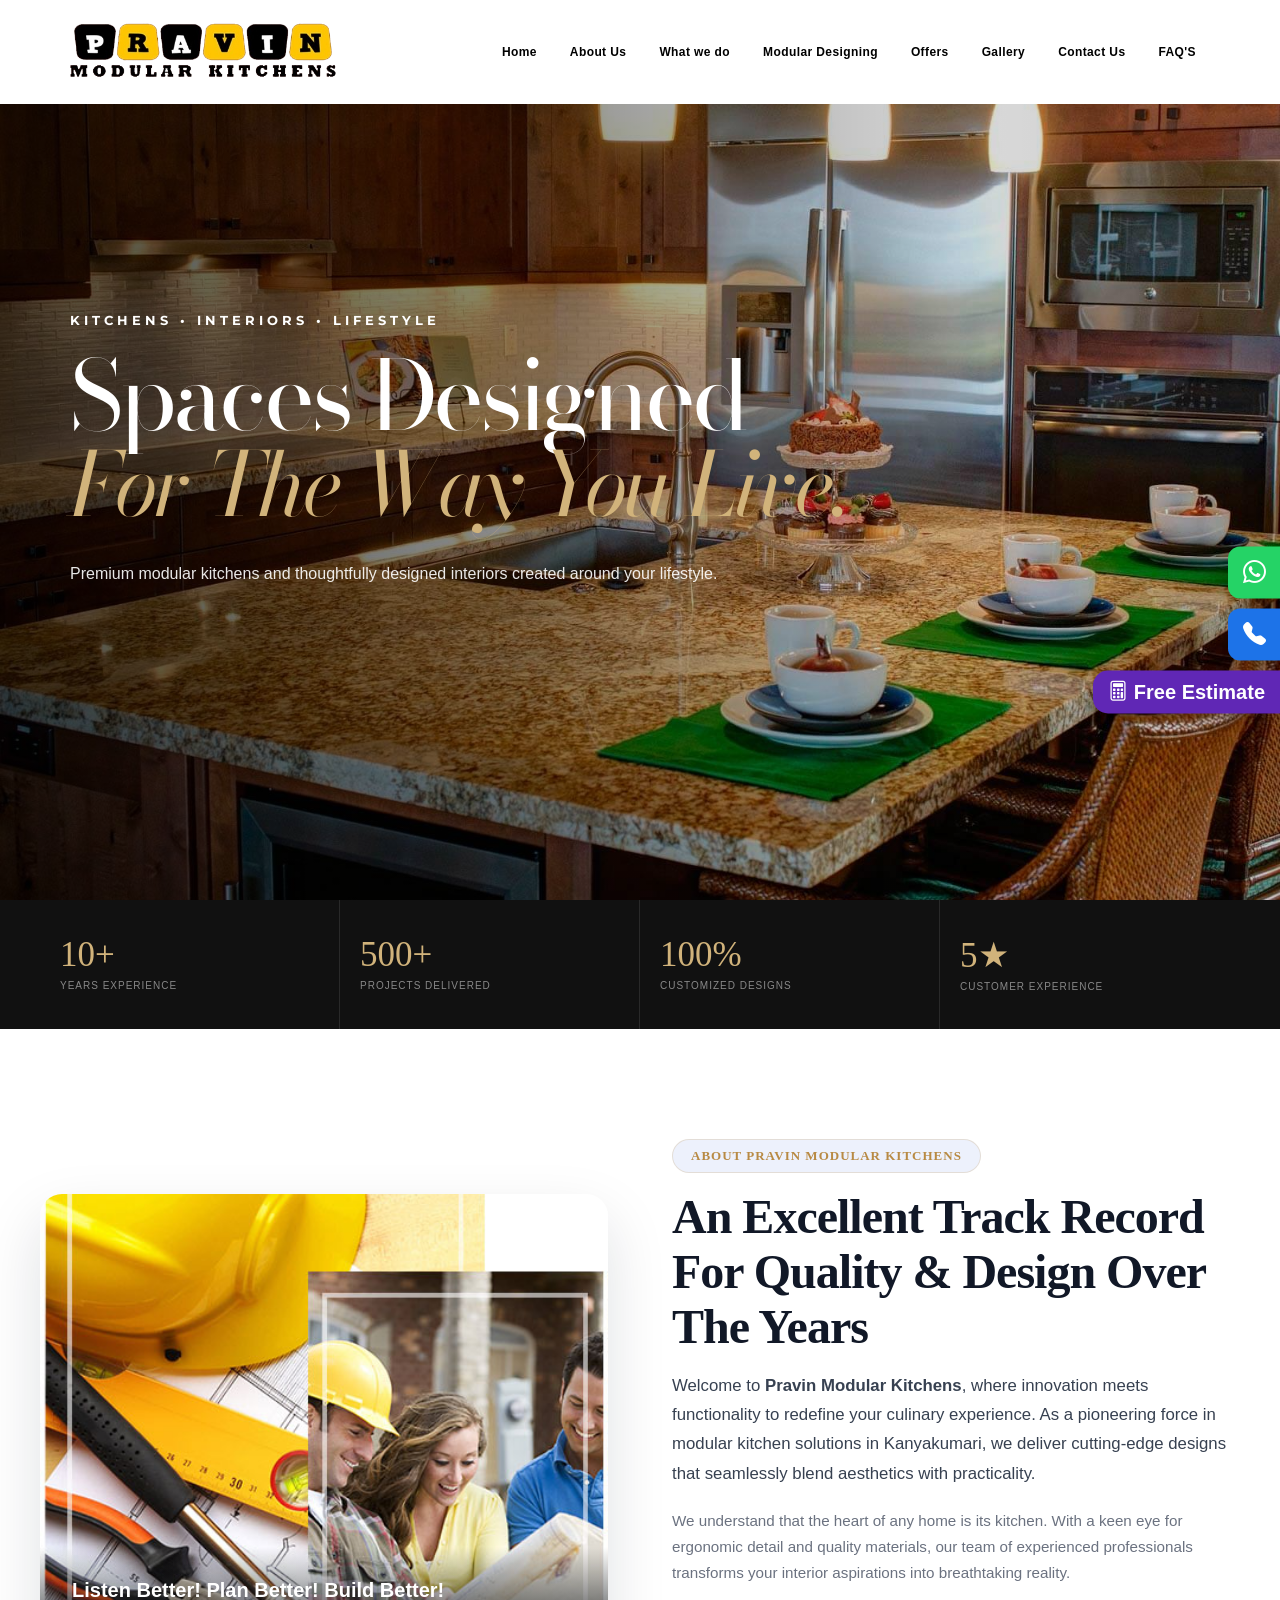
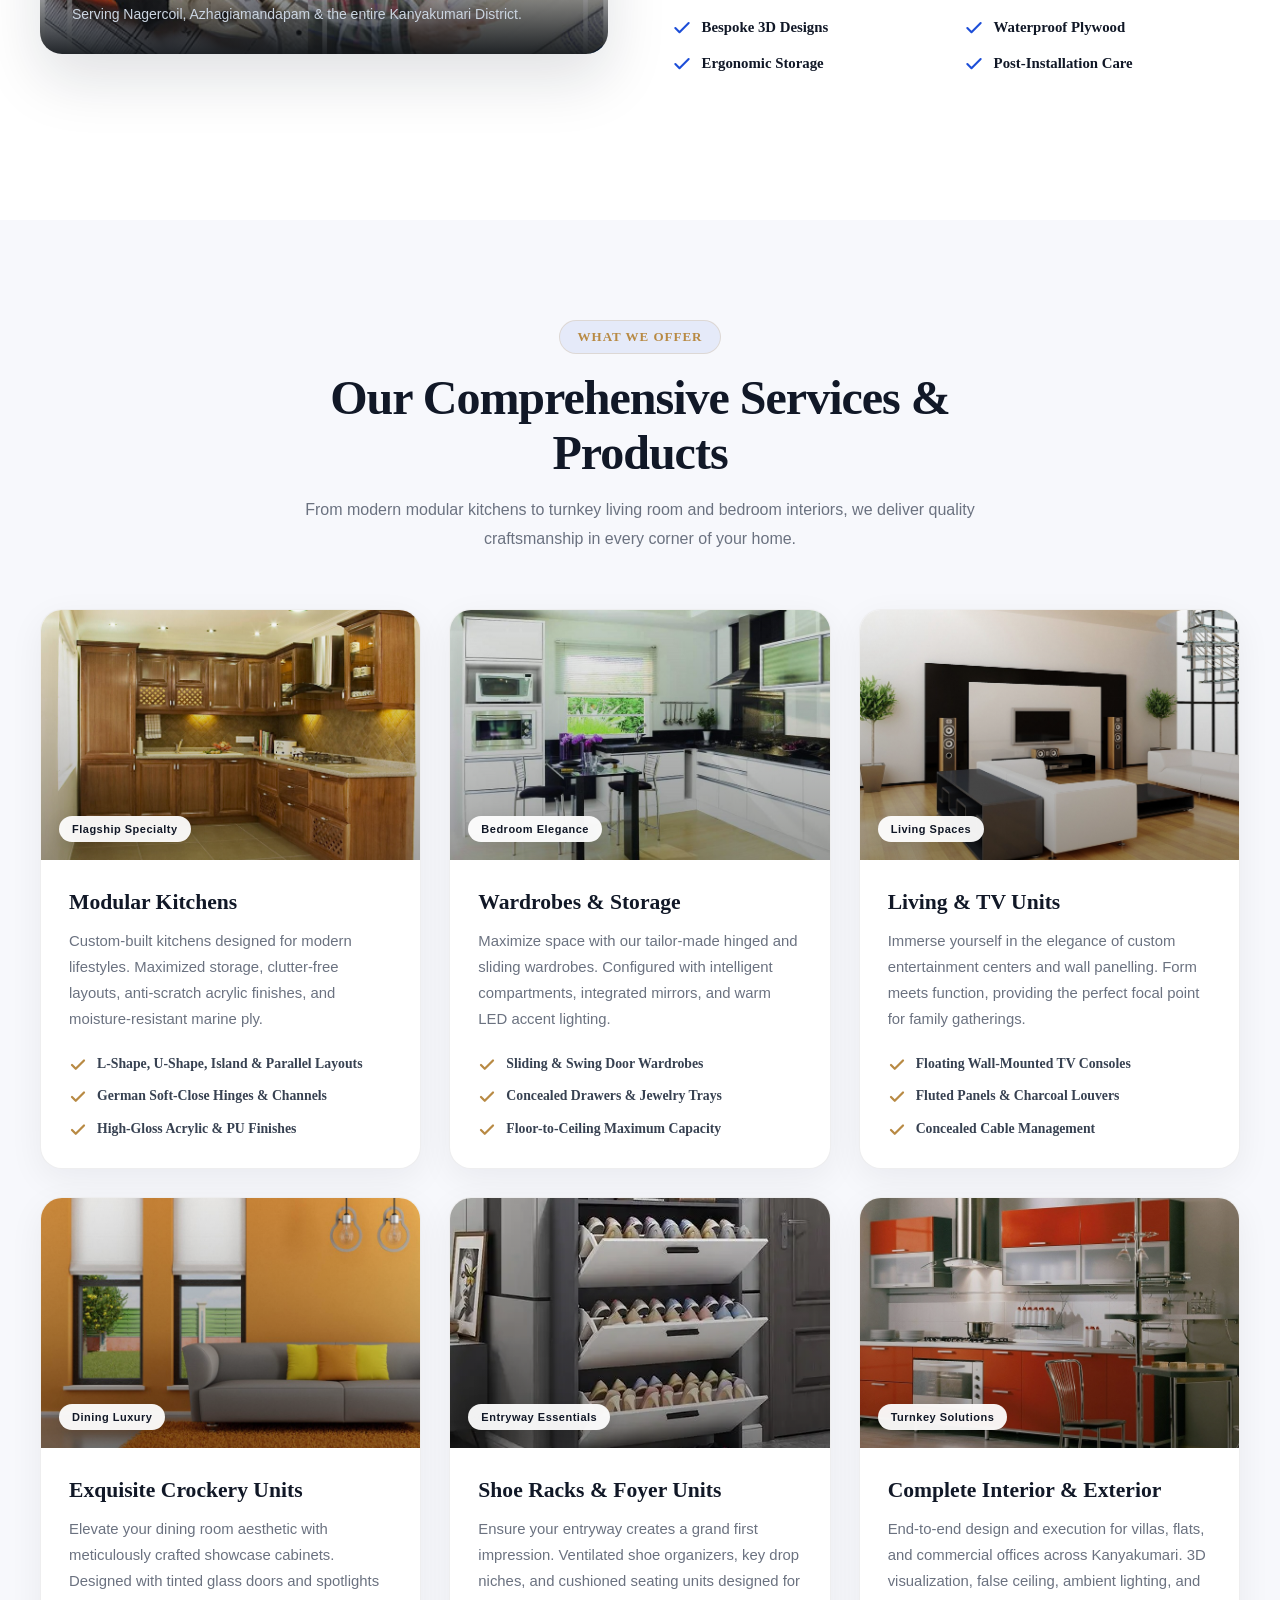
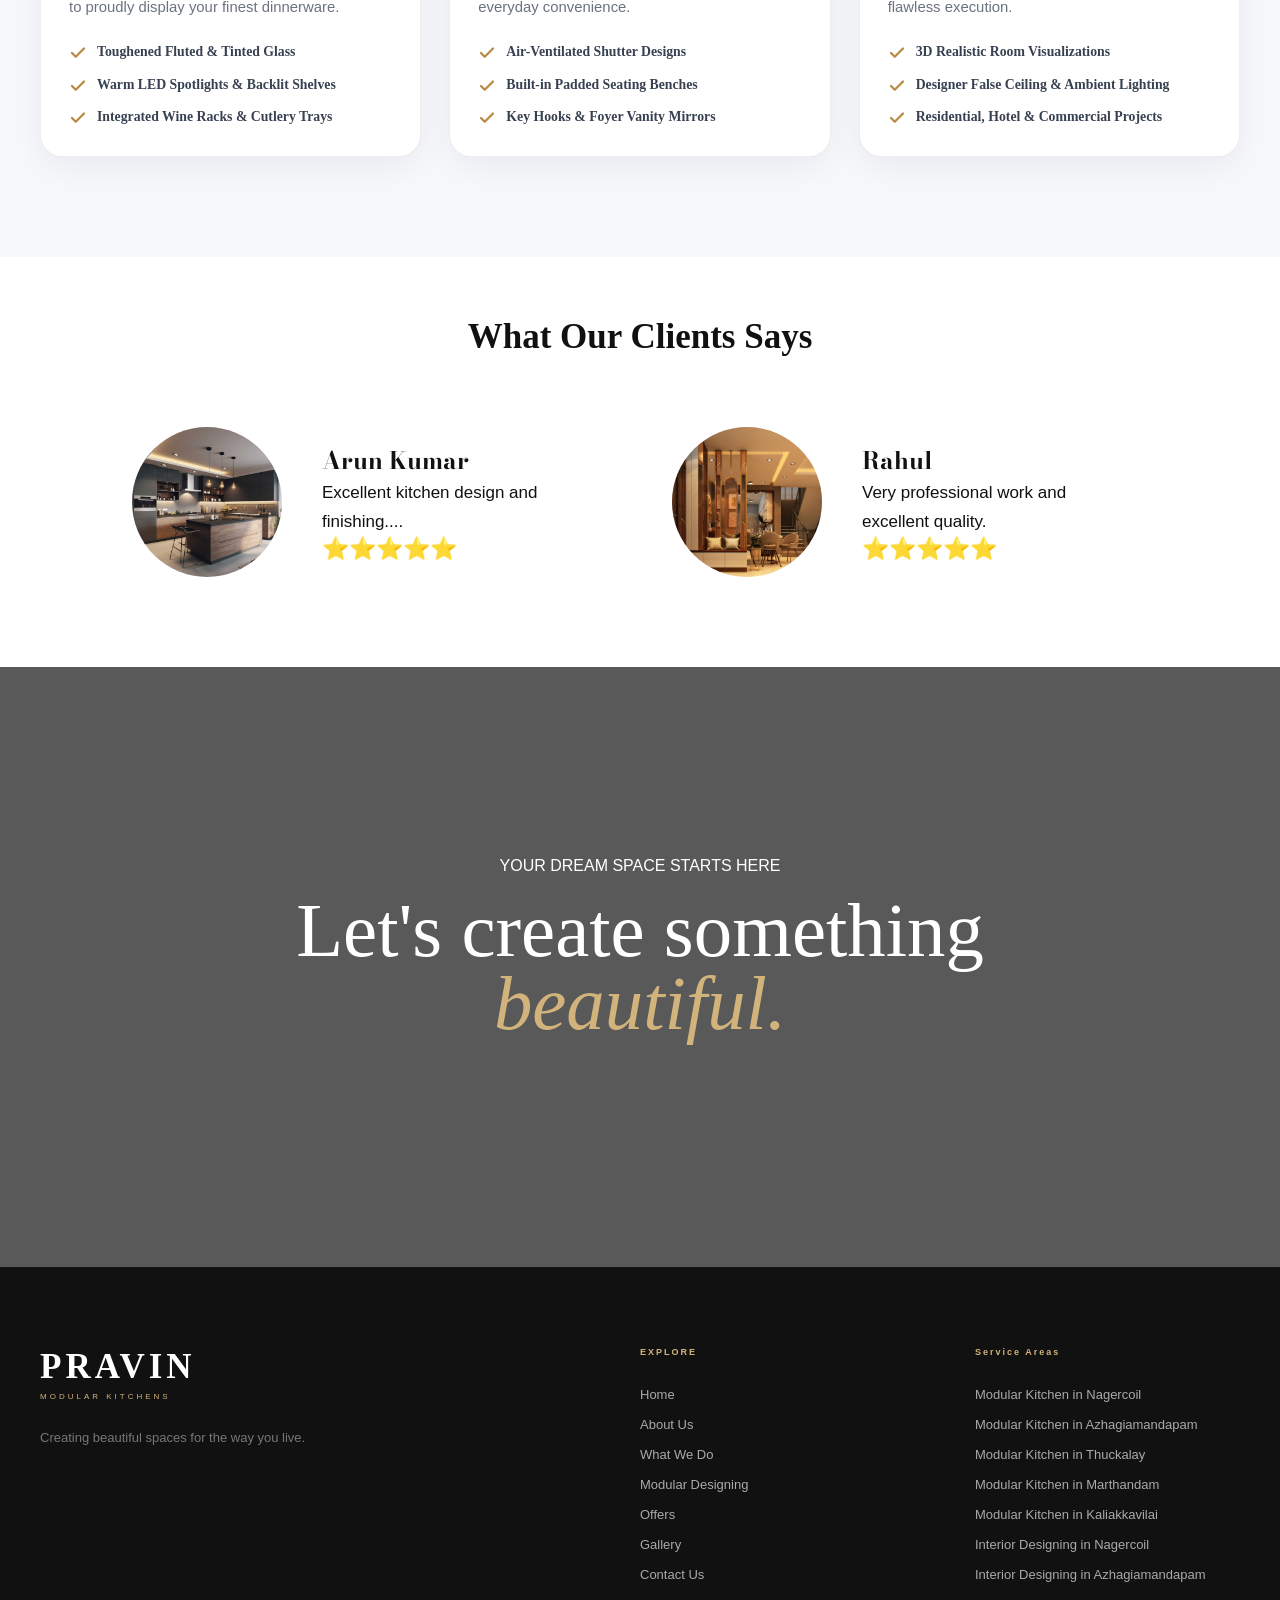
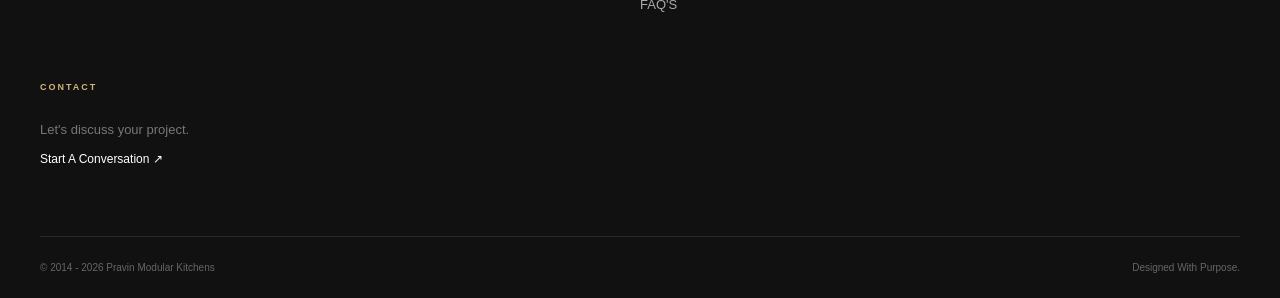
==== commit 2ca757b2: "Updated" ====
--- a/index.html
+++ b/index.html
@@ -4,6 +4,10 @@
     <meta charset="UTF-8">
     <meta name="viewport" content="width=device-width, initial-scale=1.0">
     <title>Document</title>
+
+    
+    <link rel="stylesheet"
+      href="https://cdn.jsdelivr.net/npm/bootstrap-icons@1.11.3/font/bootstrap-icons.min.css">
 
     <link rel="preconnect" href="https://fonts.googleapis.com">
 <link rel="preconnect" href="https://fonts.gstatic.com" crossorigin>
@@ -28,11 +32,12 @@
                 <a href="offers.html" class="nav-link">Offers</a>
                 <a href="gallery.html" class="nav-link">Gallery</a>
                 <a href="contact.html" class="nav-link">Contact Us</a>
+                <a href="FAQ's.html" class="nav-link">FAQ'S</a>
             </nav>
 
                     <div class="nav-action">
 
-            <a href="contact.html"
+            <!-- <a href="contact.html"
                class="consult-btn">
 
                 <span>
@@ -43,7 +48,7 @@
                     ↗
                 </i>
 
-            </a>
+            </a> -->
 
         </div>
                 <button class="menu-btn"
@@ -111,6 +116,11 @@
         <a href="contact.html" class="sidebar-link">
             <span>07</span>
             Contact Us
+        </a>
+
+        <a href="FAQ's.html" class="sidebar-link">
+            <span>08</span>
+            FAQ'S
         </a>
 
     </nav>
@@ -455,7 +465,121 @@
         </div>
       </div>
     </div>
-  </section>
+</section>
+
+
+
+
+     <!-- Updated -->
+
+     <section class="reviews">
+        <h2>What Our Clients Says</h2>
+
+<div class="review-slider">
+
+    <div class="review-track">
+
+        <!-- REVIEW SET 1 -->
+
+        <div class="review-card">
+            <img src="images/about grid 02.png" alt="Arun Kumar">
+            <div class="review-content">
+                <h3>Arun Kumar</h3>
+                <p>Excellent kitchen design and finishing....</p>
+                <span>⭐⭐⭐⭐⭐</span>
+            </div>
+        </div>
+
+        <div class="review-card">
+            <img src="images/about slide 01.jpg" alt="Customer">
+            <div class="review-content">
+                <h3>Rahul</h3>
+                <p>Very professional work and excellent quality.</p>
+                <span>⭐⭐⭐⭐⭐</span>
+            </div>
+        </div>
+
+        <div class="review-card">
+            <img src="images/about grid 02.png" alt="Customer">
+            <div class="review-content">
+                <h3>Vijay</h3>
+                <p>Beautiful kitchen design. Highly recommended.</p>
+                <span>⭐⭐⭐⭐⭐</span>
+            </div>
+        </div>
+
+        <div class="review-card">
+            <img src="images/about slide 01.jpg" alt="Customer">
+            <div class="review-content">
+                <h3>Santhosh</h3>
+                <p>Good finishing and excellent customer service.</p>
+                <span>⭐⭐⭐⭐⭐</span>
+            </div>
+        </div>
+
+        <div class="review-card">
+            <img src="images/about grid 02.png" alt="Customer">
+            <div class="review-content">
+                <h3>Praveen</h3>
+                <p>Very happy with the kitchen design and quality.</p>
+                <span>⭐⭐⭐⭐⭐</span>
+            </div>
+        </div>
+
+
+        <!-- REVIEW SET 2 - SAME REVIEWS -->
+
+        <div class="review-card">
+            <img src="images/about grid 02.png" alt="Arun Kumar">
+            <div class="review-content">
+                <h3>Arun Kumar</h3>
+                <p>Excellent kitchen design and finishing....</p>
+                <span>⭐⭐⭐⭐⭐</span>
+            </div>
+        </div>
+
+        <div class="review-card">
+            <img src="images/about slide 01.jpg" alt="Customer">
+            <div class="review-content">
+                <h3>Rahul</h3>
+                <p>Very professional work and excellent quality.</p>
+                <span>⭐⭐⭐⭐⭐</span>
+            </div>
+        </div>
+
+        <div class="review-card">
+            <img src="images/about grid 02.png" alt="Customer">
+            <div class="review-content">
+                <h3>Vijay</h3>
+                <p>Beautiful kitchen design. Highly recommended.</p>
+                <span>⭐⭐⭐⭐⭐</span>
+            </div>
+        </div>
+
+        <div class="review-card">
+            <img src="images/about slide 01.jpg" alt="Customer">
+            <div class="review-content">
+                <h3>Santhosh</h3>
+                <p>Good finishing and excellent customer service.</p>
+                <span>⭐⭐⭐⭐⭐</span>
+            </div>
+        </div>
+
+        <div class="review-card">
+            <img src="images/about grid 02.png" alt="Customer">
+            <div class="review-content">
+                <h3>Praveen</h3>
+                <p>Very happy with the kitchen design and quality.</p>
+                <span>⭐⭐⭐⭐⭐</span>
+            </div>
+        </div>
+
+    </div>
+
+</div>
+     </section>
+
+
 
   <section class="home-cta">
 
@@ -546,6 +670,10 @@
 
             <a href="contact.html">
                 Contact Us
+            </a>
+
+            <a href="FAQ's.html">
+                FAQ'S
             </a>
 
         </div>
@@ -598,17 +726,69 @@
 </footer>
 
 
+<div class="floating-contact">
+
+    <!-- WhatsApp -->
+    <a href="https://wa.me/917092191231"
+       class="floating-btn whatsapp-btn"
+       target="_blank"
+       aria-label="Chat on WhatsApp">
+        <i class="bi bi-whatsapp"></i>
+    </a>
+
+    <!-- Call -->
+    <a href="tel:+917092191231"
+       class="floating-btn call-btn"
+       aria-label="Call us">
+        <i class="bi bi-telephone-fill"></i>
+    </a>
+
+    <!-- Free Estimate -->
+<a href="estimate.html" class="estimate-open-btn">
+    <i class="bi bi-calculator"></i>
+   <span>Free Estimate</span>
+</a>
+
+</div>
+
+
+<!-- =========================================
+     ESTIMATE POPUP
+========================================= -->
+
+<div class="estimate-overlay" id="estimateOverlay">
+
+    <div class="estimate-popup">
+
+        <!-- Close -->
+        <button
+            type="button"
+            class="estimate-close"
+            id="estimateClose"
+            aria-label="Close Estimate"
+        >
+            <i class="bi bi-x-lg"></i>
+        </button>
+
+
+        <!-- Estimate Form -->
+        <iframe
+            src="estimate.html"
+            class="estimate-iframe"
+            title="Free Estimate Form">
+        </iframe>
+
+    </div>
+
+</div>
+
+
 <script>
 
-/* =========================================================
-   PRAVIN MODULAR KITCHENS
-   SAFE MAIN JAVASCRIPT
-   ========================================================= */
-
-
-/* =========================================================
-   GET ELEMENTS
-   ========================================================= */
+
+
+  /* GET ELEMENTS */
+   
 
 const header = document.getElementById("header");
 const menuBtn = document.getElementById("menuBtn");
@@ -617,9 +797,9 @@
 const sidebarOverlay = document.getElementById("sidebarOverlay");
 
 
-/* =========================================================
-   OPEN MOBILE SIDEBAR
-   ========================================================= */
+
+  /* OPEN MOBILE SIDEBAR */
+   
 
 function openSidebar() {
 
@@ -636,9 +816,9 @@
 }
 
 
-/* =========================================================
-   CLOSE MOBILE SIDEBAR
-   ========================================================= */
+
+  /* CLOSE MOBILE SIDEBAR */
+   
 
 function closeSidebar() {
 
@@ -655,9 +835,9 @@
 }
 
 
-/* =========================================================
-   MENU BUTTON
-   ========================================================= */
+
+ /*  MENU BUTTON */
+ 
 
 if (menuBtn) {
 
@@ -669,9 +849,9 @@
 }
 
 
-/* =========================================================
-   CLOSE BUTTON
-   ========================================================= */
+
+  /* CLOSE BUTTON */
+  
 
 if (sidebarClose) {
 
@@ -683,9 +863,9 @@
 }
 
 
-/* =========================================================
-   OVERLAY CLICK
-   ========================================================= */
+
+  /* OVERLAY CLICK */
+  
 
 if (sidebarOverlay) {
 
@@ -697,9 +877,9 @@
 }
 
 
-/* =========================================================
-   SIDEBAR LINKS
-   ========================================================= */
+
+  /* SIDEBAR LINKS */
+  
 
 const sidebarLinks =
     document.querySelectorAll(
@@ -721,9 +901,9 @@
 });
 
 
-/* =========================================================
-   ESCAPE KEY
-   ========================================================= */
+
+  /* ESCAPE KEY */
+  
 
 document.addEventListener(
     "keydown",
@@ -739,9 +919,9 @@
 );
 
 
-/* =========================================================
-   HEADER SCROLL
-   ========================================================= */
+
+  /* HEADER SCROLL */
+  
 
 function updateHeader() {
 
@@ -774,9 +954,9 @@
 updateHeader();
 
 
-/* =========================================================
-   CLOSE SIDEBAR WHEN RESIZING TO DESKTOP
-   ========================================================= */
+
+ /*  CLOSE SIDEBAR WHEN RESIZING TO DESKTOP */
+  
 
 window.addEventListener(
     "resize",
@@ -792,9 +972,9 @@
 );
 
 
-/* =========================================================
-   ACTIVE MOBILE NAVIGATION
-   ========================================================= */
+
+  /* ACTIVE MOBILE NAVIGATION */
+   
 
 function setActiveLink() {
 
@@ -853,6 +1033,109 @@
 
 
 
+
+
+/* =========================================
+   FREE ESTIMATE POPUP
+========================================= */
+
+const estimateButtons =
+    document.querySelectorAll(".estimate-open-btn");
+
+const estimateOverlay =
+    document.getElementById("estimateOverlay");
+
+const estimateClose =
+    document.getElementById("estimateClose");
+
+
+/* OPEN ESTIMATE */
+
+estimateButtons.forEach(function (button) {
+
+    button.addEventListener("click", function (event) {
+
+        event.preventDefault();
+
+        /* Open popup */
+        estimateOverlay.classList.add("active");
+
+        /* Blur complete background */
+        document.body.classList.add("estimate-open");
+
+        /* Stop background scrolling */
+        document.body.style.overflow = "hidden";
+
+    });
+
+});
+
+
+/* CLOSE ESTIMATE */
+
+function closeEstimatePopup() {
+
+    estimateOverlay.classList.remove("active");
+
+    /* Remove background blur */
+    document.body.classList.remove("estimate-open");
+
+    /* Enable scrolling */
+    document.body.style.overflow = "";
+
+}
+
+
+/* X BUTTON */
+
+if (estimateClose) {
+
+    estimateClose.addEventListener(
+        "click",
+        closeEstimatePopup
+    );
+
+}
+
+
+/* CLICK OUTSIDE */
+
+if (estimateOverlay) {
+
+    estimateOverlay.addEventListener(
+        "click",
+        function (event) {
+
+            if (event.target === estimateOverlay) {
+
+                closeEstimatePopup();
+
+            }
+
+        }
+    );
+
+}
+
+
+/* ESC KEY */
+
+document.addEventListener(
+    "keydown",
+    function (event) {
+
+        if (
+            event.key === "Escape" &&
+            estimateOverlay.classList.contains("active")
+        ) {
+
+            closeEstimatePopup();
+
+        }
+
+    }
+);
+
 </script>
 
 </body>
--- a/index.css
+++ b/index.css
@@ -1161,6 +1161,108 @@
     flex-shrink: 0;
 }
 
+/* =========================
+   REVIEWS
+========================= */
+
+.reviews {
+    padding: 60px 8%;
+    text-align: center;
+    overflow: hidden;
+}
+
+.reviews h2 {
+    margin-bottom: 40px;
+    font-size: 35px;
+        font-family:
+        "Playfair Display",
+        serif;
+}
+
+.review-slider {
+    width: 100%;
+    overflow: hidden;
+}
+
+.review-track {
+    display: flex;
+    width: max-content;
+
+    animation: reviewScroll 30s linear infinite;
+
+    will-change: transform;
+}
+
+.review-card {
+    width: 500px;
+    flex: 0 0 500px;
+
+    display: flex;
+    align-items: center;
+
+    gap: 40px;
+
+    padding: 30px;
+    margin-right: 40px;
+
+    box-sizing: border-box;
+}
+
+.review-card img {
+    width: 150px;
+    height: 150px;
+
+    flex: 0 0 150px;
+
+    object-fit: cover;
+
+    border-radius: 50%;
+}
+
+.review-content {
+    text-align: left;
+}
+
+.review-content h3 {
+    font-size: 24px;
+    font-family: "Bodoni Moda", serif;
+}
+
+.review-content p {
+    line-height: 1.7;
+    font-size: 17px;
+}
+
+.review-content span {
+    font-size: 22px;
+}
+
+
+/* =========================
+   CONTINUOUS ANIMATION
+========================= */
+
+@keyframes reviewScroll {
+
+    from {
+        transform: translateX(0);
+    }
+
+    to {
+        transform: translateX(calc(-50%));
+    }
+
+}
+
+
+/* =========================
+   PAUSE ON HOVER
+========================= */
+
+.review-track:hover {
+    animation-play-state: paused;
+}
+
 
 /* =========================================
    REVEAL ANIMATION
@@ -1399,6 +1501,326 @@
 
 }
 
+
+/* =========================================
+   FLOATING CONTACT
+========================================= */
+
+.floating-contact {
+    position: fixed;
+    right: 0;
+    top: 70%;
+    transform: translateY(-50%);
+    z-index: 9999;
+
+    display: flex;
+    flex-direction: column;
+    align-items: flex-end;
+    gap: 10px;
+}
+/* WhatsApp + Call common style */
+
+.floating-btn {
+    width: 52px;
+    height: 52px;
+
+    display: flex;
+    align-items: center;
+    justify-content: center;
+
+    color: #fff;
+    text-decoration: none;
+
+    border-radius: 12px 0 0 12px;
+
+    font-size: 23px;
+
+    box-shadow: 0 5px 18px rgba(0, 0, 0, 0.18);
+
+    transition: all 0.3s ease;
+}
+
+/* WhatsApp */
+
+.whatsapp-btn {
+    background: #25D366;
+}
+
+.whatsapp-btn:hover {
+    width: 62px;
+    color: #fff;
+    background: #20bd5a;
+}
+
+/* Call */
+
+.call-btn {
+    background: #1d73e8;
+}
+
+.call-btn:hover {
+    width: 62px;
+    color: #fff;
+    background: #155fc0;
+}
+
+/* Free Estimate */
+
+.estimate-btn {
+    min-width: 150px;
+    height: 48px;
+
+    padding: 0 18px;
+
+    display: flex;
+    align-items: center;
+    justify-content: center;
+    gap: 8px;
+
+    background: #111;
+    color: #fff;
+
+    text-decoration: none;
+
+    border-radius: 12px 0 0 12px;
+
+    font-size: 14px;
+    font-weight: 600;
+    letter-spacing: 0.3px;
+
+    box-shadow: 0 5px 18px rgba(0, 0, 0, 0.2);
+
+    transition: all 0.3s ease;
+}
+
+.estimate-btn i {
+    font-size: 17px;
+}
+
+.estimate-btn:hover {
+    min-width: 165px;
+    color: #fff;
+    background: #222;
+}
+
+
+
+
+/* =========================================
+   ESTIMATE POPUP OVERLAY
+========================================= */
+
+.estimate-overlay {
+    position: fixed;
+
+    inset: 0;
+
+    width: 100%;
+    height: 100vh;
+
+    background: rgba(0, 0, 0, 0.35);
+
+    /* Background blur */
+    backdrop-filter: blur(10px);
+    -webkit-backdrop-filter: blur(10px);
+
+    display: flex;
+
+    align-items: center;
+    justify-content: center;
+
+    padding: 20px;
+
+    z-index: 99999;
+
+    opacity: 0;
+
+    visibility: hidden;
+
+    transition:
+        opacity 0.35s ease,
+        visibility 0.35s ease;
+}
+
+
+/* OPEN */
+
+.estimate-overlay.active {
+    opacity: 1;
+
+    visibility: visible;
+}
+
+
+/* =========================================
+   POPUP
+========================================= */
+
+.estimate-popup {
+    position: relative;
+
+    width: 100%;
+
+    max-width: 600px;
+
+    height: 90vh;
+
+    background: #ffffff;
+
+    border-radius: 20px;
+
+    overflow: hidden;
+
+    box-shadow:
+        0 30px 80px rgba(0, 0, 0, 0.30);
+
+    transform: translateY(40px) scale(0.94);
+
+    opacity: 0;
+
+    transition:
+        transform 0.45s cubic-bezier(0.16, 1, 0.3, 1),
+        opacity 0.35s ease;
+}
+
+
+/* POPUP ANIMATION */
+
+.estimate-overlay.active .estimate-popup {
+    transform: translateY(0) scale(1);
+
+    opacity: 1;
+}
+
+
+/* =========================================
+   IFRAME
+========================================= */
+
+.estimate-iframe {
+    width: 100%;
+
+    height: 100%;
+
+    border: none;
+
+    display: block;
+
+    background: #ffffff;
+}
+
+
+/* =========================================
+   CLOSE BUTTON
+========================================= */
+
+.estimate-close {
+    position: absolute;
+
+    top: 14px;
+
+    right: 14px;
+
+    width: 42px;
+
+    height: 42px;
+
+    border: none;
+
+    border-radius: 50%;
+
+    background: rgba(255, 255, 255, 0.95);
+
+    color: #222;
+
+    display: flex;
+
+    align-items: center;
+
+    justify-content: center;
+
+    cursor: pointer;
+
+    z-index: 20;
+
+    font-size: 16px;
+
+    box-shadow:
+        0 4px 15px rgba(0, 0, 0, 0.15);
+
+    transition: 0.3s ease;
+}
+
+
+.estimate-close:hover {
+    background: #222;
+
+    color: #ffffff;
+
+    transform: rotate(90deg);
+}
+
+.estimate-open-btn{
+   background: #6027b5;
+   color: white;
+   text-decoration: none;
+   padding: 10px 15px;
+   border-radius: 15px 0 0 15px;
+   font-size: 20px;
+   font-weight: 600;
+   box-shadow: 0 5px 15px rgba(0, 0, 0, 0.2);
+   transition: 0.3s;
+}
+
+
+/* =========================================
+   MOBILE
+========================================= */
+
+@media (max-width: 768px) {
+
+    .estimate-overlay {
+        padding: 12px;
+    }
+
+    .estimate-popup {
+        height: 92vh;
+
+        border-radius: 17px;
+    }
+
+    .estimate-close {
+        width: 38px;
+
+        height: 38px;
+
+        top: 10px;
+
+        right: 10px;
+    }
+}
+
+
+@media (max-width: 480px) {
+
+    .estimate-overlay {
+        padding: 7px;
+    }
+
+    .estimate-popup {
+        height: 94vh;
+
+        border-radius: 14px;
+    }
+
+    .estimate-close {
+        width: 35px;
+
+        height: 35px;
+
+        font-size: 14px;
+    }
+}
 
 
 
@@ -1547,7 +1969,7 @@
     }
 
     .menu-btn span {
-        background: #111111;
+        background: #0b0b0b;
     }
 
 
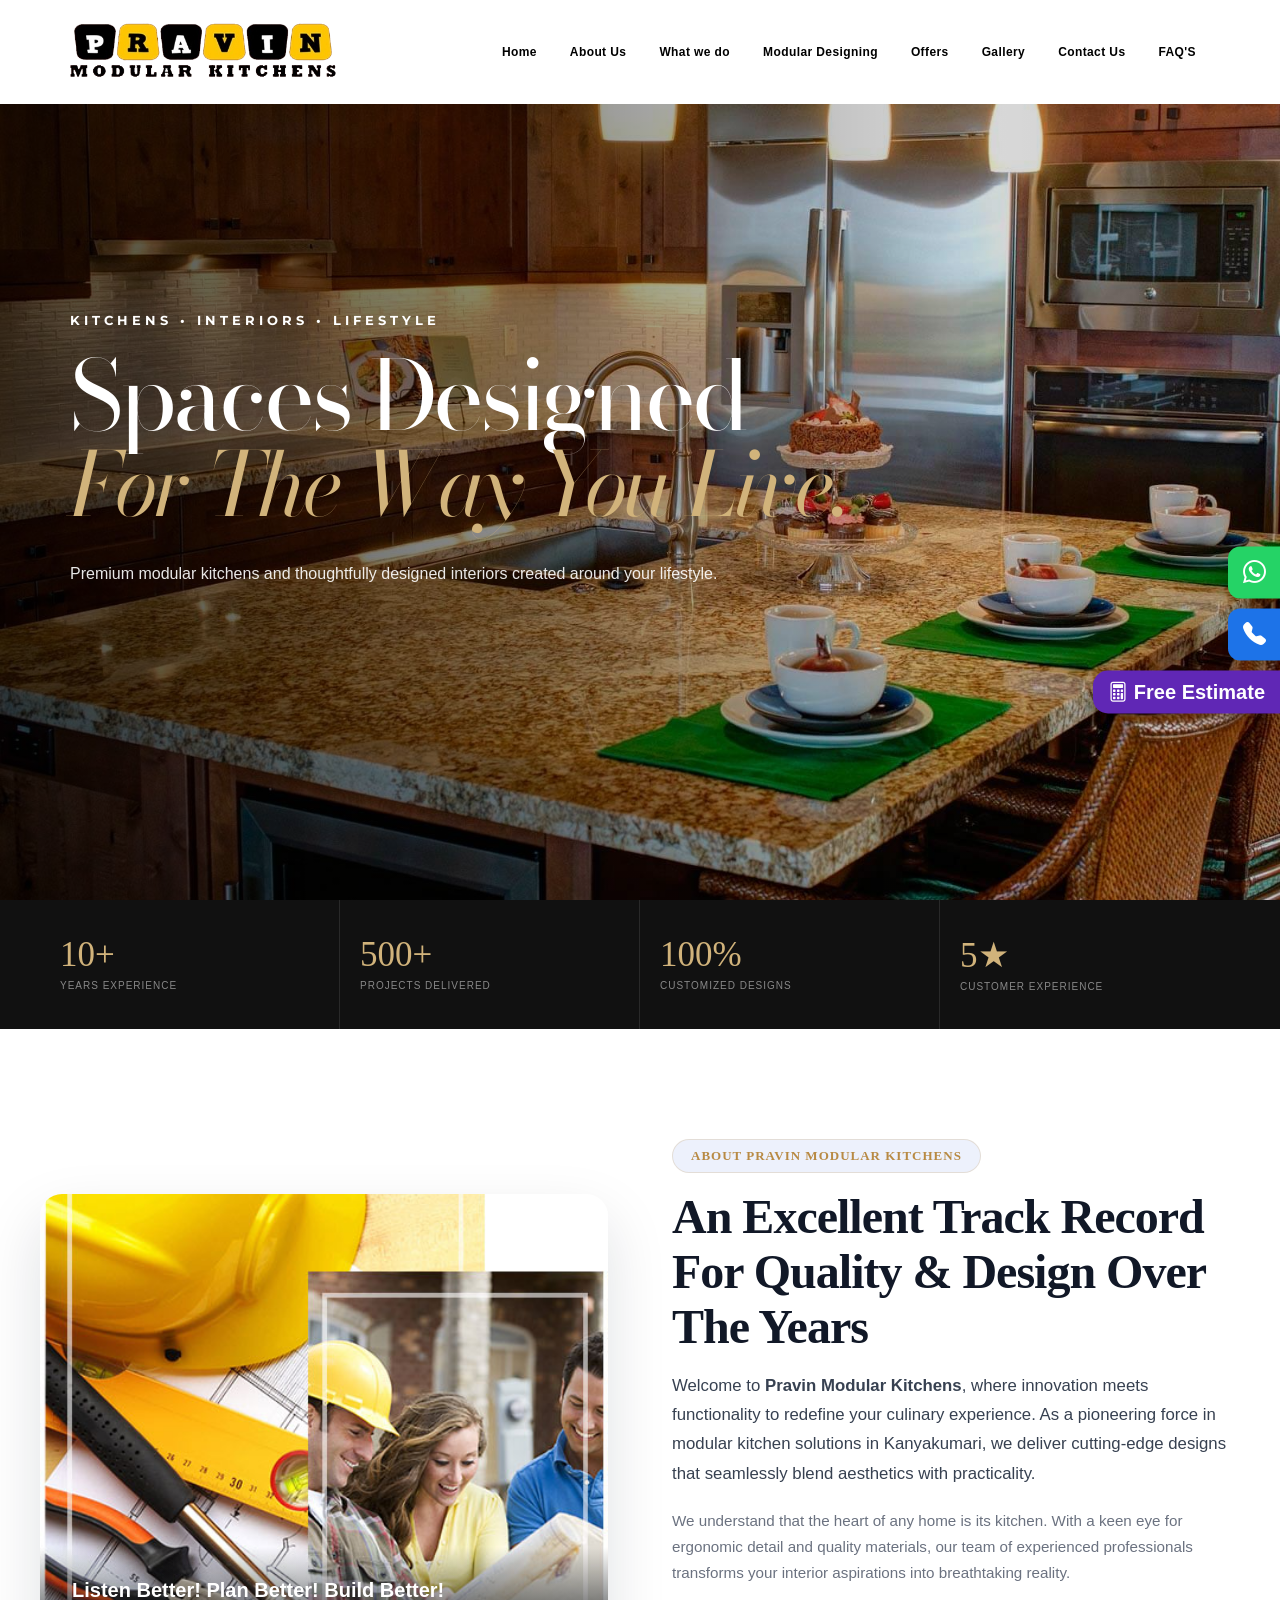
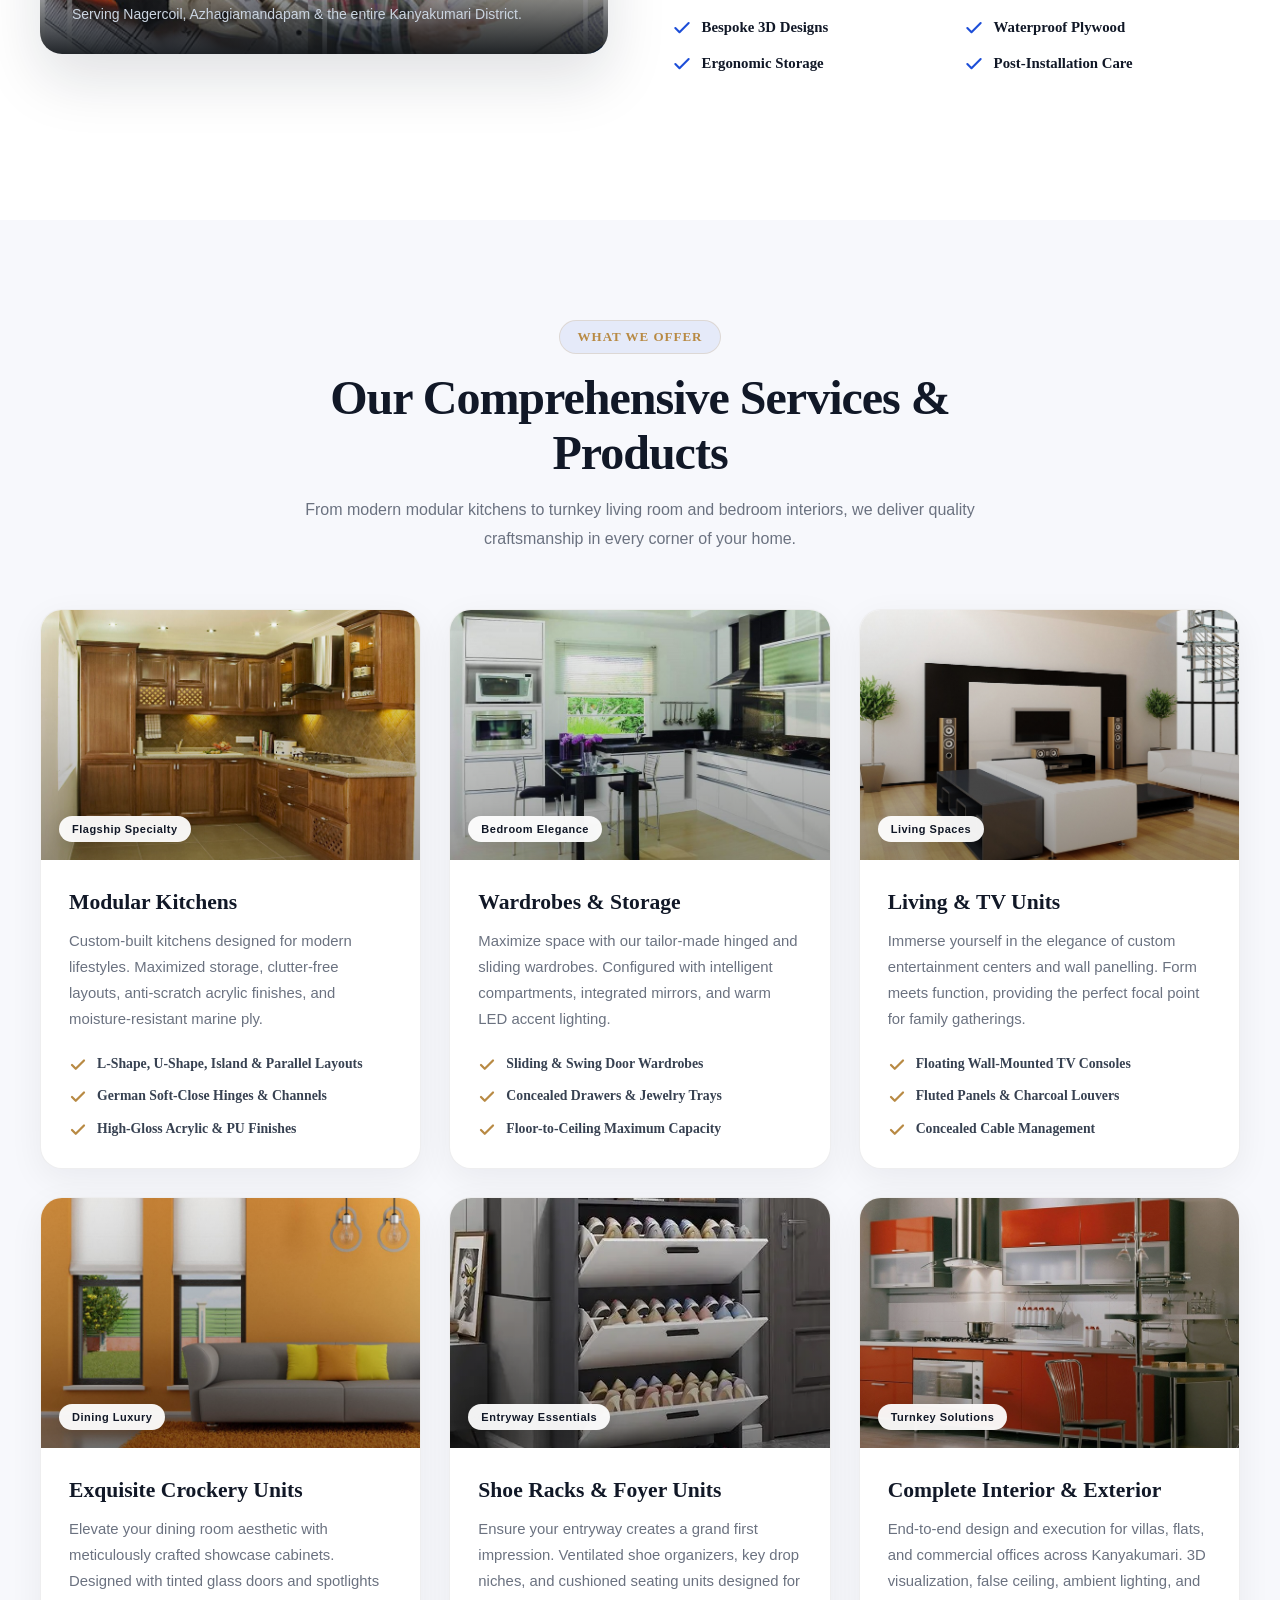
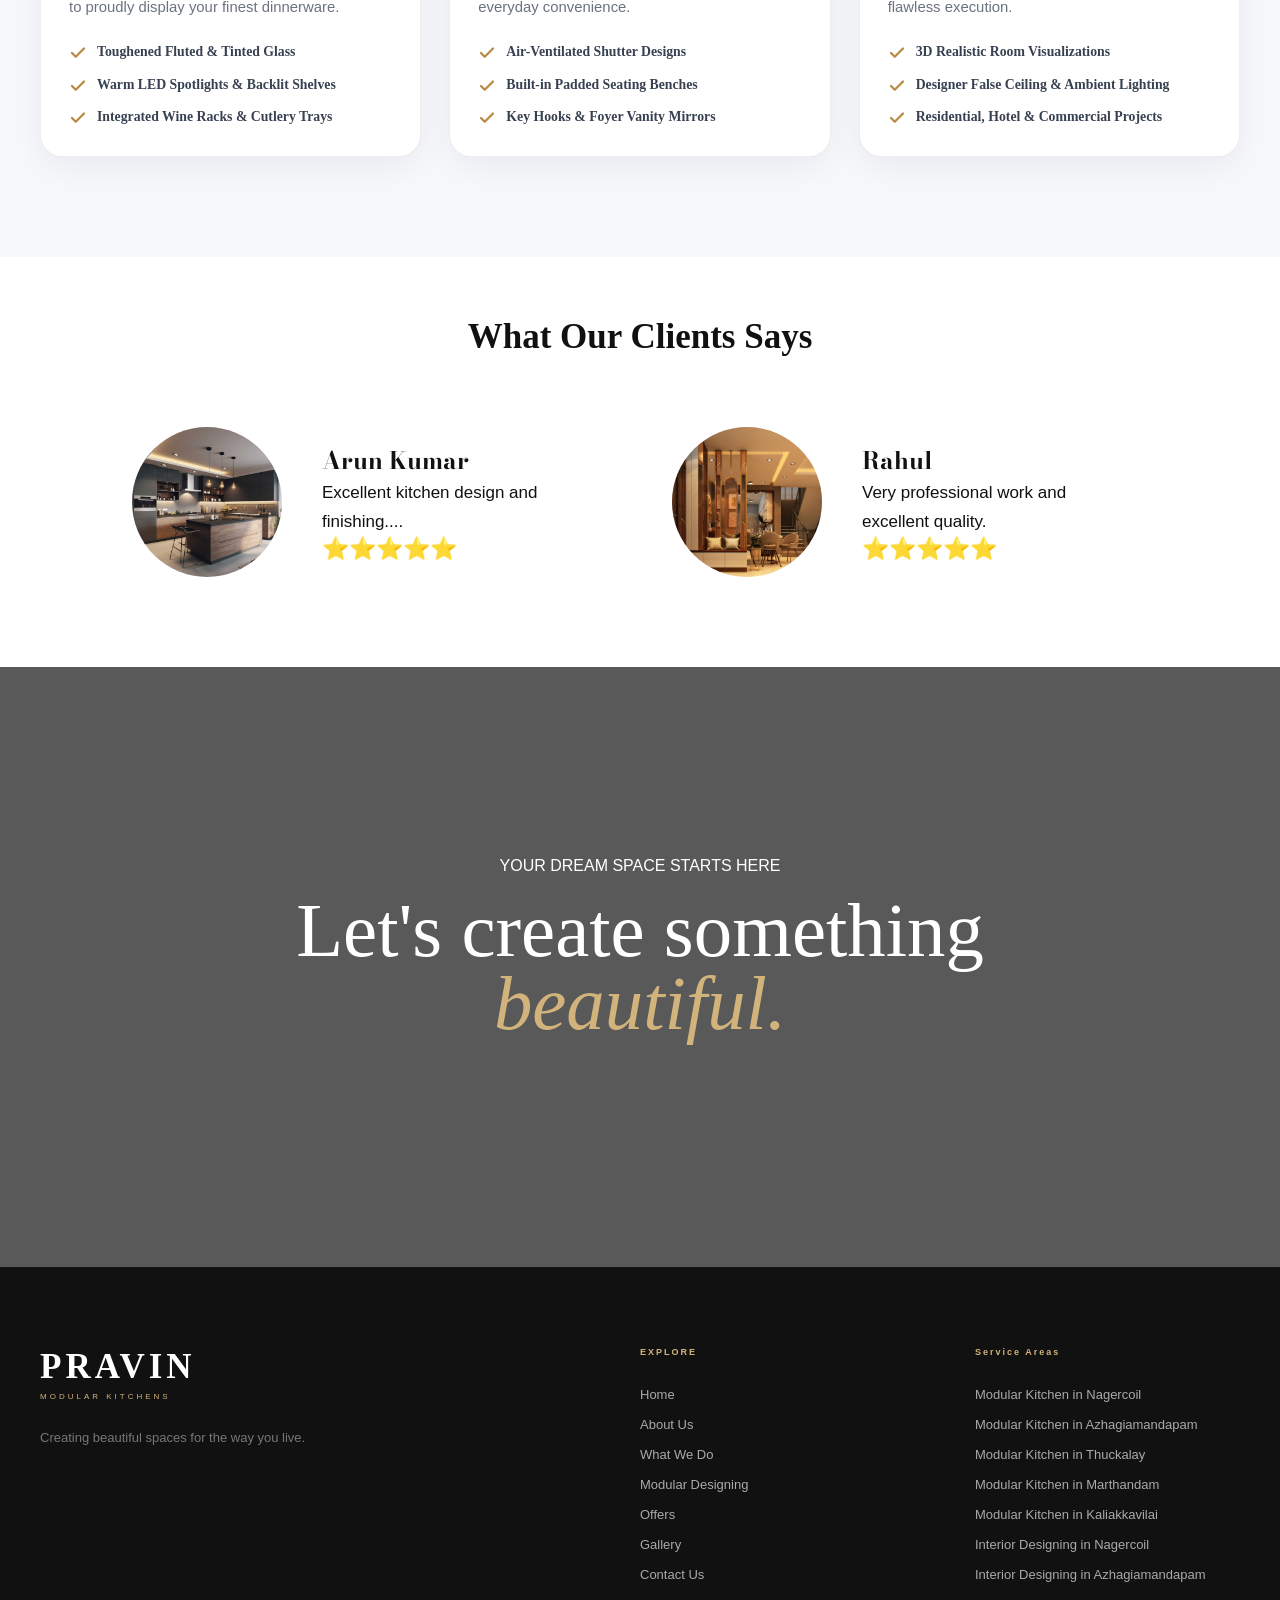
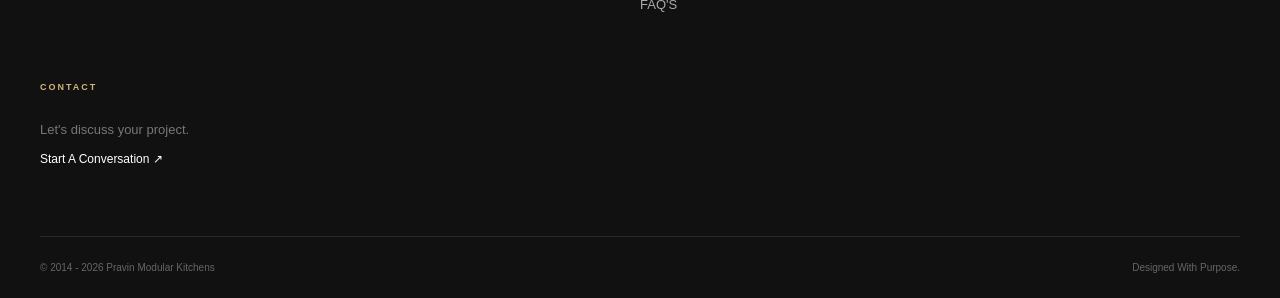
==== commit 18fc8781: "Updated" ====
--- a/index.html
+++ b/index.html
@@ -729,7 +729,7 @@
 <div class="floating-contact">
 
     <!-- WhatsApp -->
-    <a href="https://wa.me/917092191231"
+    <a href="https://wa.me/919787769970"
        class="floating-btn whatsapp-btn"
        target="_blank"
        aria-label="Chat on WhatsApp">
@@ -737,7 +737,7 @@
     </a>
 
     <!-- Call -->
-    <a href="tel:+917092191231"
+    <a href="tel:+919787769970"
        class="floating-btn call-btn"
        aria-label="Call us">
         <i class="bi bi-telephone-fill"></i>
